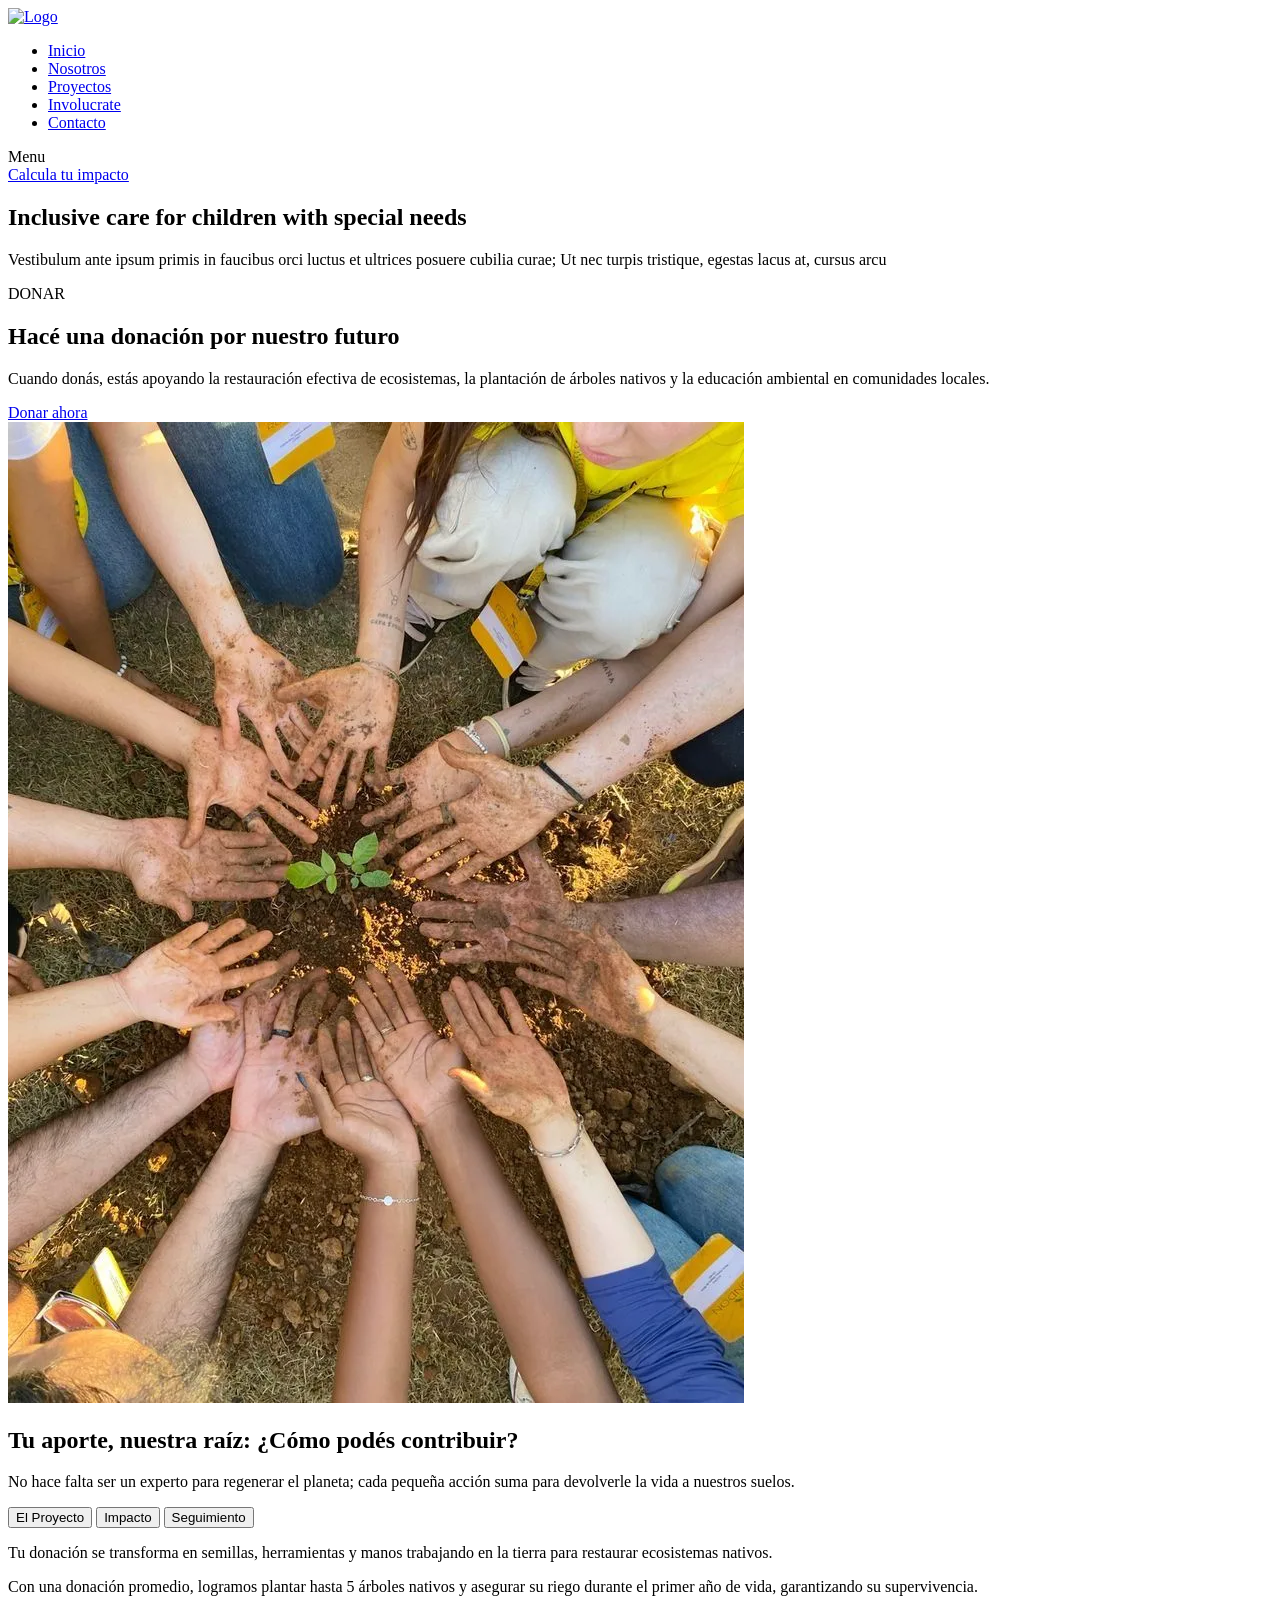
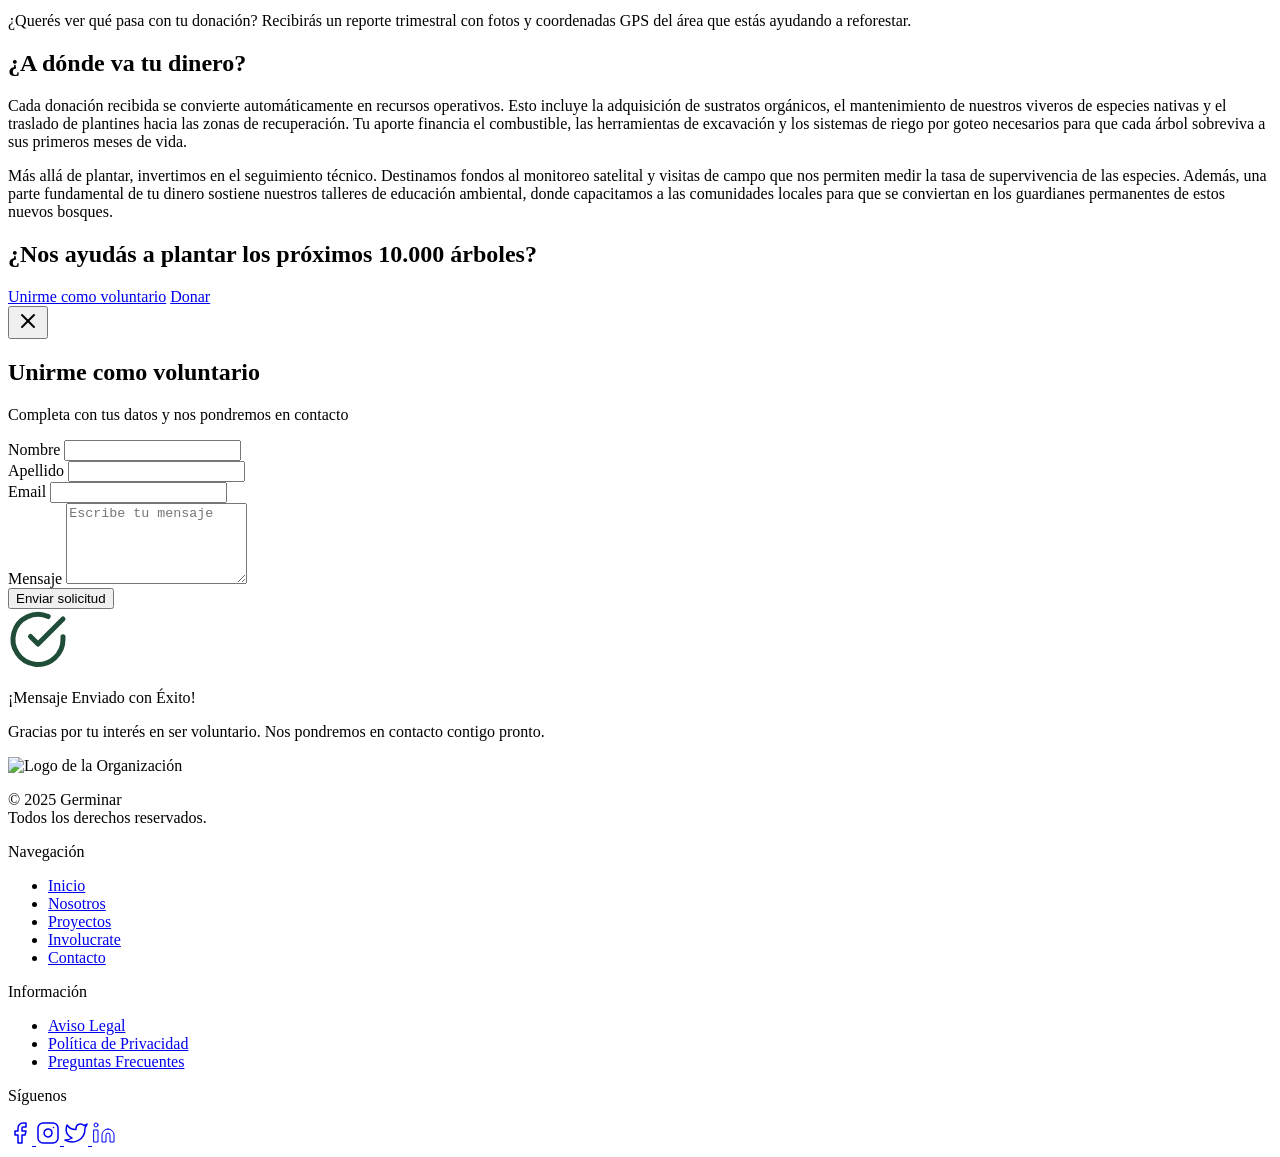
==== donar.html @ 6e24a2c3 "Add files via upload" ====
<!DOCTYPE html>
<html lang="en">
<head>
    <meta charset="UTF-8">
    <meta name="description" content="ONG sobre reforestación">
    <meta name="keywords" content="ong, reforestación, germinar">
    <meta name="author" content="Maitena Diaz">
    <meta name="viewport" content="width=device-width, initial-scale=1.0">
    <title>Donar</title>
    <link rel="icon" type="image/x-icon" href="logo (1).ico">
    <style>
        @import url('https://fonts.googleapis.com/css2?family=Epunda+Slab:ital,wght@0,300..900;1,300..900&family=Italiana&family=Lexend:wght@100..900&family=Montserrat:ital,wght@0,332;1,332&family=Noto+Serif+Display:ital,wght@0,100..900;1,100..900&display=swap');
        @import url('https://fonts.googleapis.com/css2?family=Epunda+Slab:ital,wght@0,300..900;1,300..900&family=Italiana&family=Lexend:wght@100..900&family=Montserrat:ital@0;1&family=Noto+Serif+Display:ital,wght@0,100..900;1,100..900&display=swap');
    </style>
    <link rel="stylesheet" href="styleindex copy.css">
</head>
<body>

    <header class="header">
        <div class="menu">
            <div class="logo">
                <a href="index.html"><img src="logobeige.png" alt="Logo"></a>
            </div>

            <ul class="opciones-menu">
                <li><a href="index.html">Inicio</a></li>
                <li><a href="nosotros.html">Nosotros</a></li>
                <li><a href="proyectos.html">Proyectos</a></li>
                <li><a href="donar.html"class="active">Involucrate</a></li>
                <li><a href="contacto.html">Contacto</a></li>
            </ul>
            
            <div class="menu-btn-compacto">Menu</div>
            
            <div class="boton-app">
                <a href="calculadora.html" class="btn">Calcula tu impacto</a>
            </div>
        </div>
    </header>
    <main>
            <section class="hero-inv">
                <div class="container-hero-inv">
                </div>

                <div class="titulo-fijo-inv"> 
                    <div class="titulo-inv">
                        <h1 class="titulobeige">Inclusive care for children with special needs</h1>
                        <p class="subtitulobeige">Vestibulum ante ipsum primis in faucibus orci luctus et ultrices posuere cubilia curae; Ut nec turpis tristique, egestas lacus at, cursus arcu</p>
                    </div>
                </div>
            </section>

            <section class="seccion-donacion-principal">
                <div class="donacion-container">
                    <div class="donacion-info">
                        <span class="etiqueta-verde">DONAR</span>
                        <h2 class="donacion-titulo">Hacé una donación por nuestro futuro</h2>
                        <p class="descripcion-verde">
                            Cuando donás, estás apoyando la restauración efectiva de ecosistemas, la plantación de árboles nativos y la educación ambiental en comunidades locales.
                        </p>
                        <a href="calculadora.html" class="btn-don">Donar ahora</a>
                    </div>

                    <div class="donacion-visual">
                        <div class="marco-imagen">
                            <picture>
                                <source srcset="dona-ft.webp" type="image/webp">
                                <img src="dona-ft.jpg" alt="Plantando árboles">
                            </picture>  
                        </div>
                    </div>
                </div>
            </section>
            <section class="seccion-detalles-donacion">
                <div class="contribucion-container">
                    <div class="contribucion-izq">
                        <h2 class="titulo-seccion">Tu aporte, nuestra raíz: ¿Cómo podés contribuir?</h2>
                        <p class="texto-principal">No hace falta ser un experto para regenerar el planeta; cada pequeña acción suma para devolverle la vida a nuestros suelos.</p>
                    </div>
                    
                    <div class="contribucion-der">
                        <div class="tabs-minimal">
                            <button class="tab-item active" onclick="mostrarTab(event, 'tab-overview')">El Proyecto</button>
                            <button class="tab-item" onclick="mostrarTab(event, 'tab-impact')">Impacto</button>
                            <button class="tab-item" onclick="mostrarTab(event, 'tab-get')">Seguimiento</button>
                        </div>

                        <div class="tab-content-wrapper">
                            <div id="tab-overview" class="tab-content-text active">
                                <p>Tu donación se transforma en semillas, herramientas y manos trabajando en la tierra para restaurar ecosistemas nativos.</p>
                            </div>

                            <div id="tab-impact" class="tab-content-text">
                                <p>Con una donación promedio, logramos plantar hasta 5 árboles nativos y asegurar su riego durante el primer año de vida, garantizando su supervivencia.</p>
                            </div>

                            <div id="tab-get" class="tab-content-text">
                                <p>¿Querés ver qué pasa con tu donación? Recibirás un reporte trimestral con fotos y coordenadas GPS del área que estás ayudando a reforestar.</p>
                            </div>
                        </div>
                    </div>
            </section>
            <section class="seccion-uso-donacion">
                <div class="uso-donacion-wrapper">
                    
                    <div class="uso-titulo-col">
                        <h2 class="titulo-uso">¿A dónde va tu dinero?</h2>
                    </div>

                    <div class="uso-texto-grid">
                        <div class="col-texto">
                            <p>Cada donación recibida se convierte automáticamente en recursos operativos. Esto incluye la adquisición de sustratos orgánicos, el mantenimiento de nuestros viveros de especies nativas y el traslado de plantines hacia las zonas de recuperación. Tu aporte financia el combustible, las herramientas de excavación y los sistemas de riego por goteo necesarios para que cada árbol sobreviva a sus primeros meses de vida.</p>
                        </div>
                        <div class="col-texto">
                            <p>Más allá de plantar, invertimos en el seguimiento técnico. Destinamos fondos al monitoreo satelital y visitas de campo que nos permiten medir la tasa de supervivencia de las especies. Además, una parte fundamental de tu dinero sostiene nuestros talleres de educación ambiental, donde capacitamos a las comunidades locales para que se conviertan en los guardianes permanentes de estos nuevos bosques.</p>
                        </div>
                    </div>
                </div>
            </section>
        <section class="cta-seccion">
            <div class="cta-banner">
                <div class="cta-content">
                    <h2 class="cta-titulo">¿Nos ayudás a plantar los próximos 10.000 árboles?</h2>
                    
                    <div class="cta-botones">
                        <a href="#" class="btn-cta primary">Unirme como voluntario</a>
                        <a href="donar.html" class="btn-cta secondary">Donar</a>
                    </div>
                </div>
            </div>
        </section>
        <div class="modal-overlay" id="volunteerModal">
    
            <div class="modal-content">
                <button class="modal-close-btn" id="closeModalBtn">
                    <svg xmlns="http://www.w3.org/2000/svg" width="24" height="24" viewBox="0 0 24 24" fill="none" stroke="currentColor" stroke-width="2" stroke-linecap="round" stroke-linejoin="round" class="feather feather-x"><line x1="18" y1="6" x2="6" y2="18"></line><line x1="6" y1="6" x2="18" y2="18"></line></svg>
                </button>

                <h2 class="modal-titulo">Unirme como voluntario</h2>
                <p class="modal-descripcion">Completa con tus datos y nos pondremos en contacto</p>

                <form class="volunteer-form">
                    <div class="form-row">
                        <div class="form-group">
                            <label for="firstName">Nombre</label>
                            <input type="text" id="firstName" name="firstName" required>
                        </div>
                        <div class="form-group">
                            <label for="lastName">Apellido</label>
                            <input type="text" id="lastName" name="lastName" required>
                        </div>
                    </div>
                    
                    <div class="form-group full-width">
                        <label for="emailId">Email</label>
                        <input type="email" id="emailId" name="emailId" required>
                    </div>

                    <div class="form-group full-width">
                        <label for="message">Mensaje</label>
                        <textarea id="message" name="message" placeholder="Escribe tu mensaje" rows="5"></textarea>
                    </div>

                    <button type="submit" class="btn-send-message">Enviar solicitud</button>
                </form>
                <div class="success-message" id="successMessage">
                <svg xmlns="http://www.w3.org/2000/svg" width="60" height="60" viewBox="0 0 24 24" fill="none" stroke="#1F4D37" stroke-width="2" stroke-linecap="round" stroke-linejoin="round" class="feather feather-check-circle"><path d="M22 11.08V12a10 10 0 1 1-5.93-8.98"></path><polyline points="22 4 12 14.01 9 11.01"></polyline></svg>
                <p class="success-title">¡Mensaje Enviado con Éxito!</p>
                <p class="success-text">Gracias por tu interés en ser voluntario. Nos pondremos en contacto contigo pronto.</p>
                </div>
            </div>
        </div>


        <footer>
            <div class="footer-contenido">
                
                <div class="footer-col footer-logo-col">
                    <img src="logobeige.png" alt="Logo de la Organización" class="footer-logo">
                    <p class="footer-copyright">
                        © 2025 Germinar<br>Todos los derechos reservados.
                    </p>
                </div>

                <div class="footer-col">
                    <p class="footer-titulo-lista">Navegación</p>
                    <ul class="footer-links">
                        <li><a href="index.html">Inicio</a></li>
                        <li><a href="nosotros.html">Nosotros</a></li>
                        <li><a href="proyectos.html">Proyectos</a></li>
                        <li><a href="donar.html">Involucrate</a></li>
                        <li><a href="contacto.html">Contacto</a></li>
                    </ul>
                </div>

                <div class="footer-col">
                    <p class="footer-titulo-lista">Información</p>
                    <ul class="footer-links">
                        <li><a href="#">Aviso Legal</a></li>
                        <li><a href="#">Política de Privacidad</a></li>
                        <li><a href="#">Preguntas Frecuentes</a></li>
                    </ul>
                </div>

                <div class="footer-col footer-social-col">
                    <p class="footer-titulo-lista">Síguenos</p>
                    <div class="social-icons">
                        <a href="#" aria-label="Facebook">
                            <svg xmlns="http://www.w3.org/2000/svg" width="24" height="24" viewBox="0 0 24 24" fill="none" stroke="currentColor" stroke-width="1.5" stroke-linecap="round" stroke-linejoin="round" class="feather feather-facebook"><path d="M18 2h-3a5 5 0 0 0-5 5v3H7v4h3v8h4v-8h3l1-4h-4V7a1 1 0 0 1 1-1h3z"></path></svg>
                        </a>
                        <a href="#" aria-label="Instagram">
                            <svg xmlns="http://www.w3.org/2000/svg" width="24" height="24" viewBox="0 0 24 24" fill="none" stroke="currentColor" stroke-width="1.5" stroke-linecap="round" stroke-linejoin="round" class="feather feather-instagram"><rect x="2" y="2" width="20" height="20" rx="5" ry="5"></rect><path d="M16 11.37A4 4 0 1 1 12.63 8 4 4 0 0 1 16 11.37z"></path><line x1="17.5" y1="6.5" x2="17.51" y2="6.5"></line></svg>
                        </a>
                        <a href="#" aria-label="Twitter">
                            <svg xmlns="http://www.w3.org/2000/svg" width="24" height="24" viewBox="0 0 24 24" fill="none" stroke="currentColor" stroke-width="1.5" stroke-linecap="round" stroke-linejoin="round" class="feather feather-twitter"><path d="M23 3a10.9 10.9 0 0 1-3.14 1.53 4.48 4.48 0 0 0-7.86 3v1A10.66 10.66 0 0 1 3 4s-4 9 5 13a11.64 11.64 0 0 1-7 2c9 5 20 0 20-11.5a4.5 4.5 0 0 0-.08-.83A7.72 7.72 0 0 0 23 3z"></path></svg>
                        </a>
                        <a href="#" aria-label="LinkedIn">
                            <svg xmlns="http://www.w3.org/2000/svg" width="24" height="24" viewBox="0 0 24 24" fill="none" stroke="currentColor" stroke-width="1" stroke-linecap="round" stroke-linejoin="round" class="feather feather-linkedin"><path d="M16 8a6 6 0 0 1 6 6v7h-4v-7a2 2 0 0 0-2-2 2 2 0 0 0-2 2v7h-4v-7a6 6 0 0 1 6-6z"></path><rect x="2" y="9" width="4" height="12"></rect><circle cx="4" cy="4" r="2"></circle></svg>
                        </a>
                    </div>
                </div>
            </div>
        </footer>
    </main>

    <Script src="script.js"></Script>
</body>
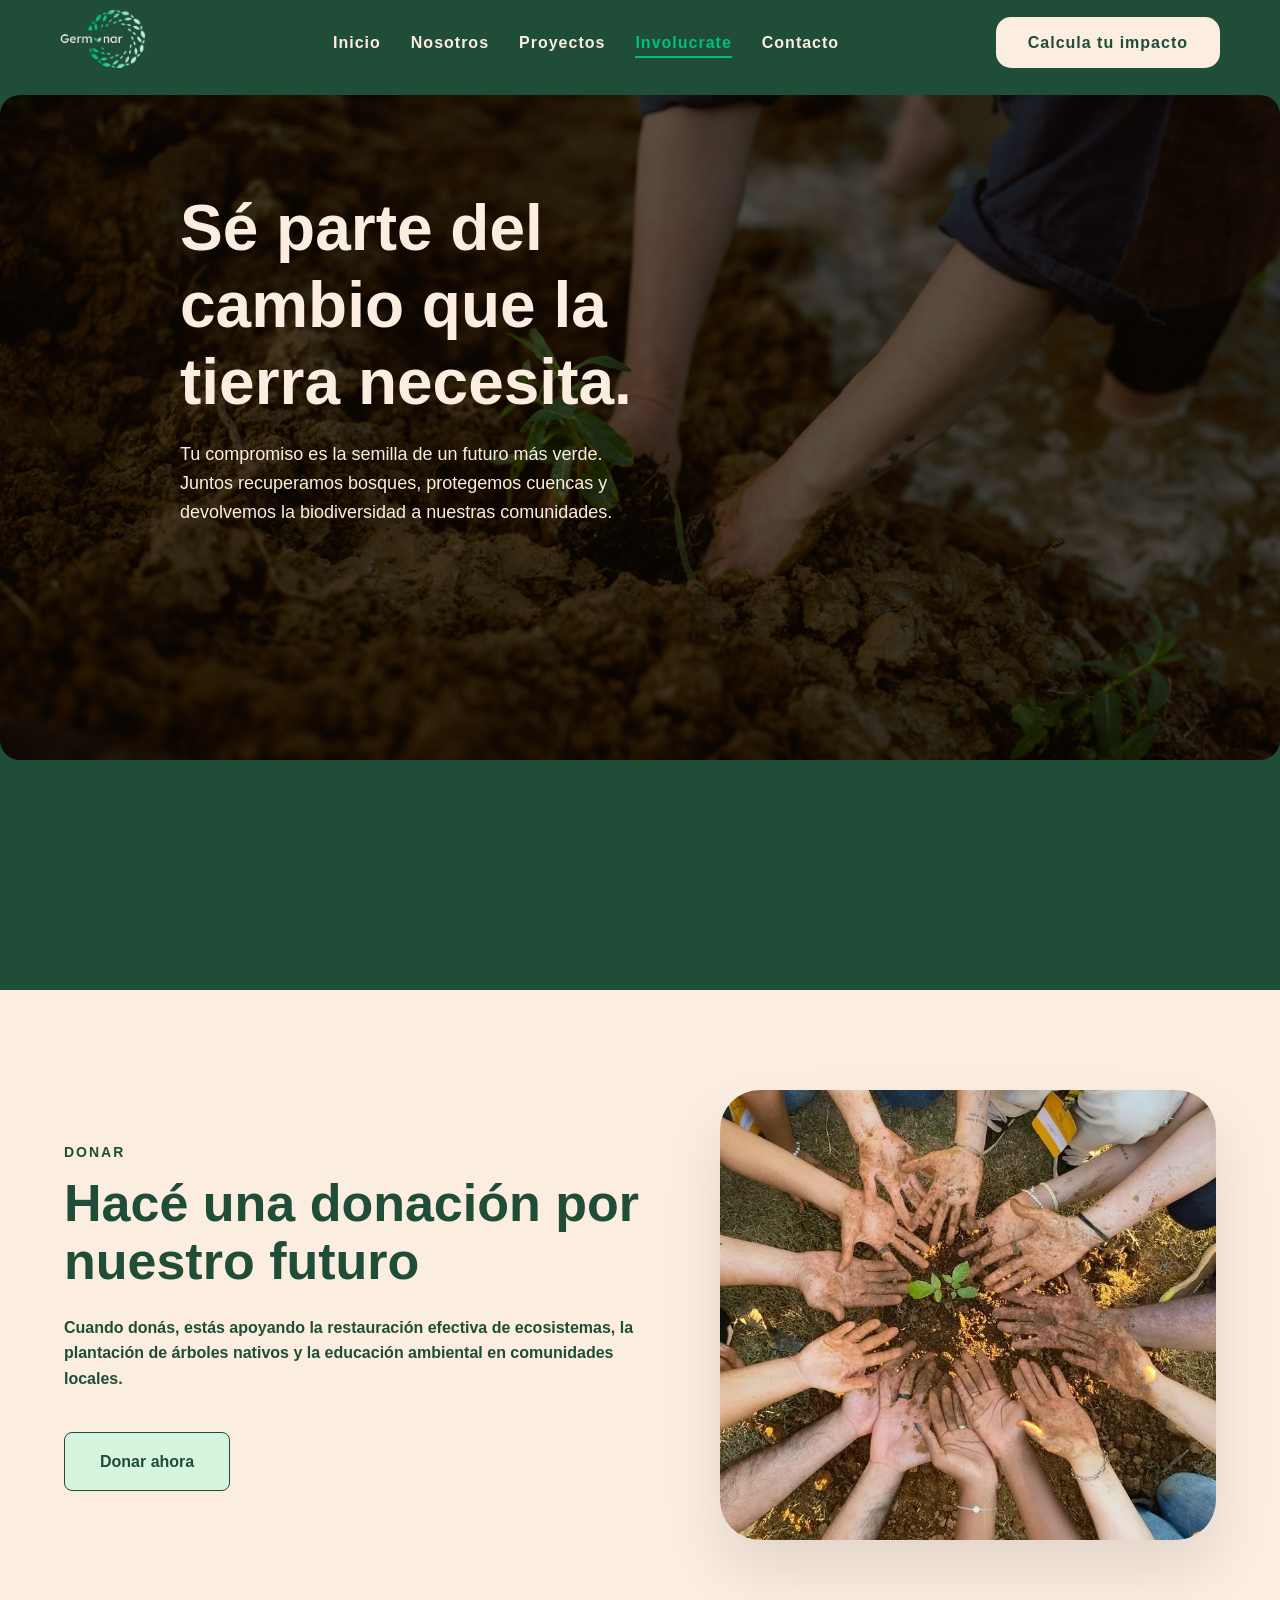
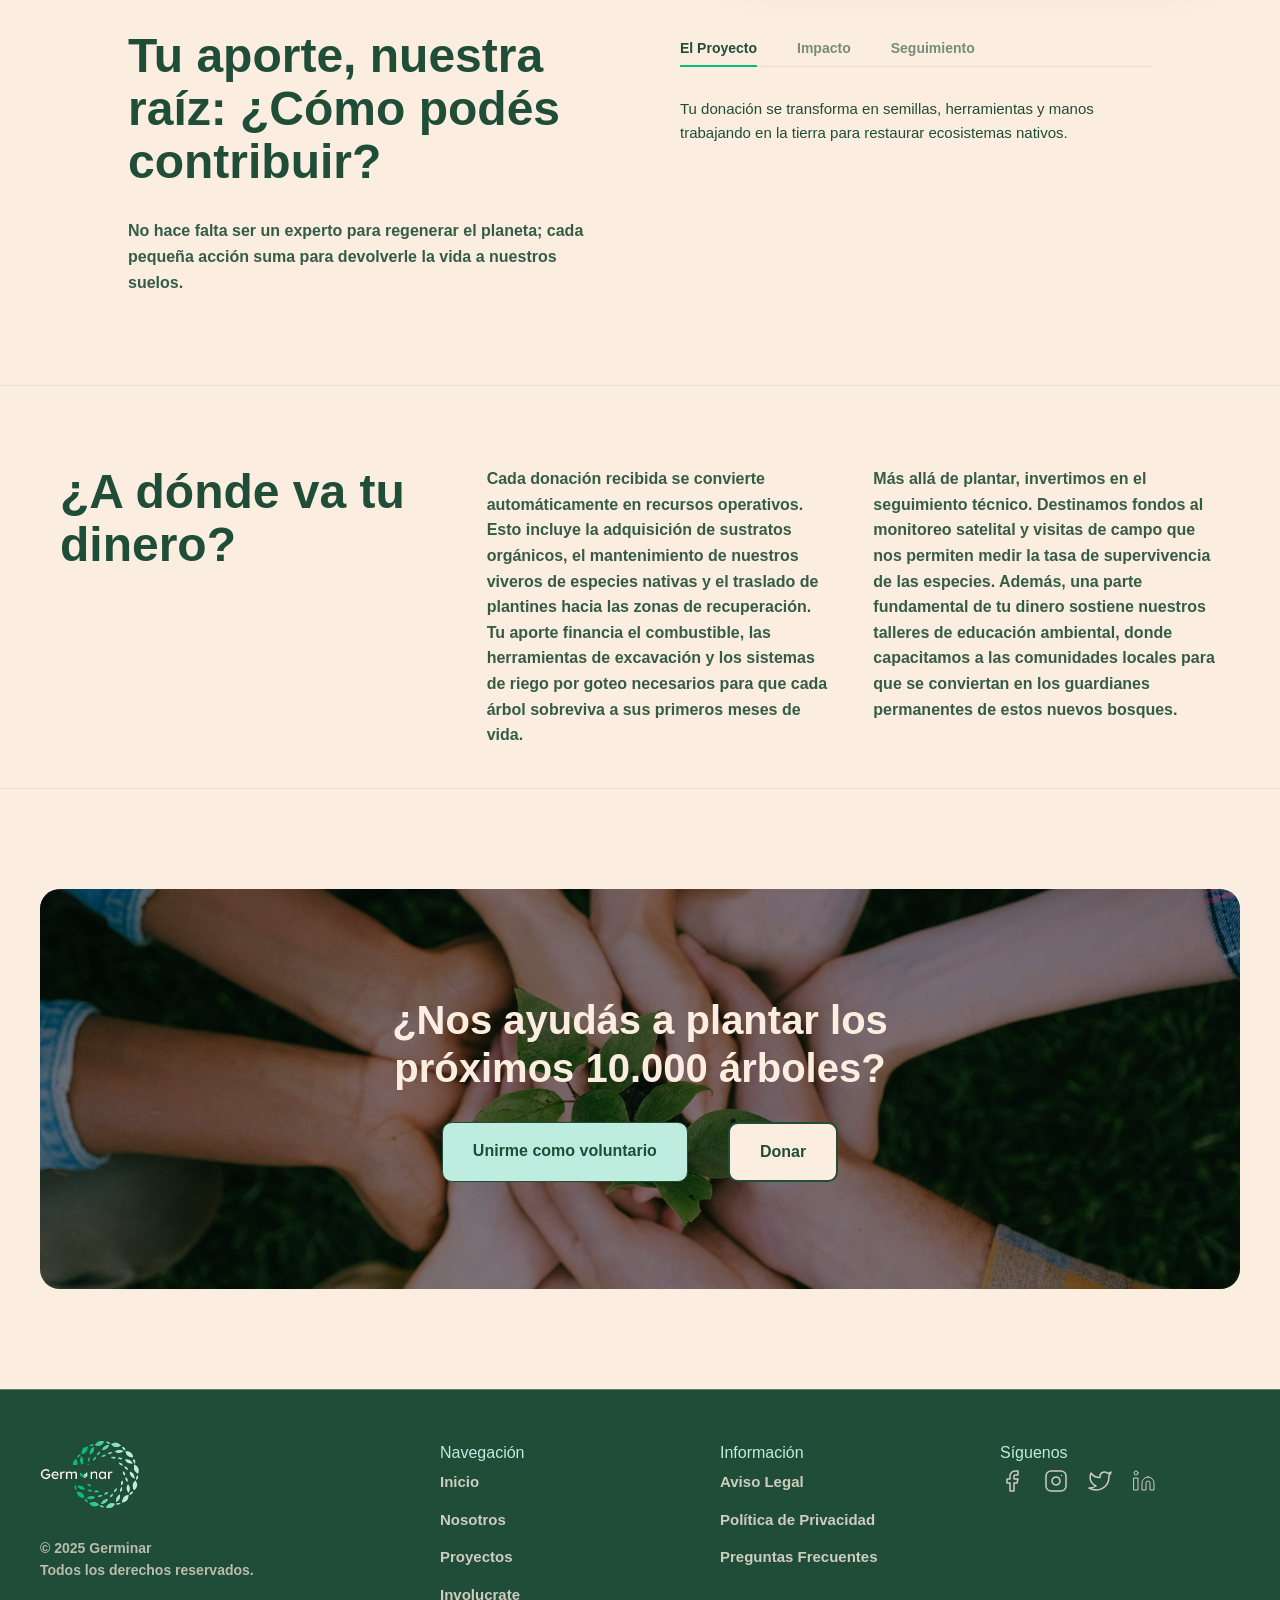
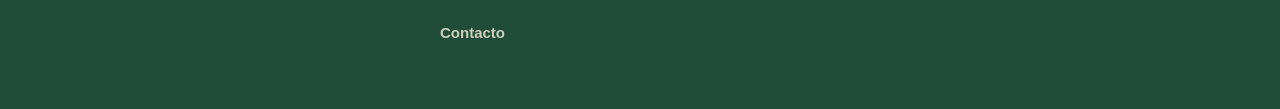
==== commit c1fb44ef: "Revise content and layout of donar.html Updated content and structure of the donation page to enhanc" ====
--- a/donar.html
+++ b/donar.html
@@ -44,8 +44,8 @@
 
                 <div class="titulo-fijo-inv"> 
                     <div class="titulo-inv">
-                        <h1 class="titulobeige">Inclusive care for children with special needs</h1>
-                        <p class="subtitulobeige">Vestibulum ante ipsum primis in faucibus orci luctus et ultrices posuere cubilia curae; Ut nec turpis tristique, egestas lacus at, cursus arcu</p>
+                        <h1 class="titulobeige">Sé parte del cambio que la tierra necesita.</h1>
+                        <p class="subtitulobeige">Tu compromiso es la semilla de un futuro más verde. Juntos recuperamos bosques, protegemos cuencas y devolvemos la biodiversidad a nuestras comunidades.</p>
                     </div>
                 </div>
             </section>
@@ -225,3 +225,4 @@
 
     <Script src="script.js"></Script>
 </body>
+
--- a/styleindex copy.css
+++ b/styleindex copy.css
@@ -0,0 +1,2825 @@
+:root {
+    --verdeoscuro: #1F4D37; 
+    --beige: #FCEDE1; 
+    --verdeclaro: #04BF7B; 
+    --celeste: #BEEDE0;
+    --titulo: "Lexend", sans-serif; 
+    --subtitulo: "Montserrat", sans-serif;
+}
+html {
+    scroll-behavior: smooth
+}
+
+* {
+    margin: 0;
+    padding: 0;
+    box-sizing: border-box;
+}
+
+body {
+    font-family: "Lexend", sans-serif;
+    background-color: var(--verdeoscuro); 
+    color: #333;
+    font-size: 16px;
+    line-height: 160%;
+    margin-bottom: 20px;
+    font-weight: 550;
+    margin: 0;
+    overflow-x: hidden;
+}
+/*scroll */
+::-webkit-scrollbar {
+    width: 10px; 
+    height: 10px; 
+    position: absolute;
+    z-index: 9;
+}
+
+
+::-webkit-scrollbar-track {
+    background: var(--beige);
+}
+
+
+::-webkit-scrollbar-thumb {
+    background-color: var(--verdeoscuro); 
+    border-radius: 10px; 
+    border: 3px solid var(--beige); 
+}
+
+/* Header */
+.menu {
+    max-width: 1200px;
+    height: 55px;
+    margin: 0 auto;
+    padding: 0 20px;
+    display: flex; 
+    align-items: center; 
+    justify-content: space-between; 
+}
+
+.header {
+    font-family: "Montserrat", sans-serif;
+    background-color: #1F4D37;
+    padding: 15px 0;
+    position: fixed;
+    width: 100%;
+    z-index: 1000;
+    transition: transform 1.5s linear; 
+    letter-spacing: 1px;
+}
+
+.header .logo img {
+    height: 60px; 
+}
+
+.header .logo,
+.header .opciones-menu,
+.header .boton-app {
+    transition:transform 0.5s linear pacity 1s ease-out;
+}
+
+.header .opciones-menu {
+    list-style: none;
+    display: flex;
+    align-items: center;
+}
+
+.header .opciones-menu li {
+    margin-left: 30px;
+}
+
+.header .opciones-menu li a {
+    text-decoration: none;
+    color: #FCEDE1;
+    font-weight: bold;
+    padding-bottom: 5px;
+    transition: color 0.3s ease;
+}
+
+.header .opciones-menu li a:hover,
+.header .opciones-menu li a.active {
+    color: #04BF7B; 
+    border-bottom: 2px solid #04BF7B;
+}
+
+.boton-app .btn {
+    display: inline-block;
+    background-color: var(--beige);
+    color: var(--verdeoscuro);
+    padding: 0.8rem 2rem;
+    border-radius: 15px;
+    text-decoration: none;
+    font-weight: bold;
+    transition: background-color 0.5s ease-in, transform 0.3s ease, box-shadow 0.3s ease;
+}
+        
+.btn:hover {
+    background-color: var(--celeste);
+    transition: background-color 1s ease-in
+}
+
+.container-hero {
+    width: 100%;
+    max-width: 1370px; 
+    height: 665px;     
+    border-radius: 20px;
+    background: linear-gradient(rgba(0, 0, 0, 0.6), rgba(0, 0, 0, 0.6)), url('inicioheader.jpg');
+    background-size: cover;    
+    background-position: center center;
+    background-repeat: no-repeat;
+    display: block;/*flex*/
+    flex-direction: column;
+    justify-content: center; 
+    /*padding: 10px 10px; */ 
+    top: 85px;
+    
+    left: 50%;
+    transform: translateX(-50%);
+
+   /* transform: translateX(-50%);*/
+    overflow: hidden;
+    position: absolute;
+    margin: 0 auto;
+    z-index: 1; 
+}
+
+
+.titulo-fijo {
+    width: 100%;
+    max-width: 100%; 
+    position: sticky;/*fixed;*/
+    top: 100px;
+    z-index: 2; 
+    text-align: left;
+    pointer-events: none;
+    margin-bottom: 20vh;
+    margin: 0px 20px 180px 90px; 
+}
+.parallax-content {
+    margin-right: 100px;
+    max-width: 640px; 
+    padding: 90px;
+    transform: none;
+}
+
+.titulobeige {
+    font-weight: 650;
+    color: var(--beige);
+    font-family: var(--titulo);
+    font-size: 64px; 
+    margin-bottom: 20px;
+    line-height: 120%;
+}
+
+.subtitulobeige {
+    color: var(--beige);
+    font-family: var(--subtitulo);
+    font-size: 18px;
+    line-height: 160%;
+    font-weight: 500;
+}
+.container-hero, .titulo {
+transition: all 0.5s linear; 
+}
+.menu-btn-compacto {
+    display: none; 
+    font-weight: bold;
+    cursor: pointer;
+    background: var(--verdeoscuro);
+    color: var(--beige);
+    border: 0.1px solid var(--verdeclaro);
+    padding: 0.8rem 2rem;
+    border-radius: 10px;
+    text-decoration: none;
+    transform: translate(0, -50%); 
+    pointer-events: none;
+    transition: opacity 0.5s ease-in-out
+}
+.menu-btn-compacto:hover {
+    transition: 0.4s ease;
+    background: var(--beige);
+    color: var(--verdeoscuro);
+    border: 0.1px solid var(--verdeoscuro);
+}
+.info-card {
+    position: relative;
+    margin: 0 250px 0px auto; 
+    width: 364px;
+    height: 326px;
+    background-color: var(--beige);
+    padding: 40px;
+    border-radius: 20px;
+    z-index: 10;
+}
+.info-card h3{
+    padding-bottom: 10px;
+}
+.btn-card {
+    display: inline-block;
+    margin-top: 20px;
+    padding: 10px 25px;
+    background-color: #1F4D37;
+    color: var(--beige);
+    text-decoration: none;
+    border-radius: 5px;
+    border:0.2px solid #04BF7B;
+}
+.btn-card:hover{
+    transition: 0.4s ease;
+    background-color: var(--beige);
+    color: #1F4D37;
+    border-color: #1F4D37;
+    box-shadow: 0 5px 10px rgba(0, 0, 0, 0.2);
+}
+body.scroll-activo .info-card {
+    pointer-events: all;
+}
+body.scroll-activo .opciones-menu {
+    transform: translateY(-100%);
+    opacity: 0;
+    pointer-events: none;
+}
+body.scroll-activo .boton-app .btn{
+    transform: translateY(-100%);
+    opacity: 0;
+}
+
+body.scroll-activo .logo{
+    transform: translateY(-100%);
+    opacity: 0;
+}
+body.scroll-activo .menu-btn-compacto {
+    display: block; 
+    opacity: 1;
+    pointer-events: all;
+    z-index: 1001;
+    position: absolute;
+    right: 70px;
+    top: 50%;
+    transform: translate(0, -50%); 
+}
+body.scroll-activo .header {
+    background-color: transparent; 
+}
+
+body.scroll-activo .hero{
+    height: 1900px;
+}
+body.scroll-activo .container-hero {
+    width: 100vw; 
+    max-width: 100%;
+    height: 180vh;
+}
+body.scroll-activo .info-card {
+    opacity: 1;
+    pointer-events: all;
+}
+
+.scroll-wrapper {
+    width: 100%;
+    display: block;
+    justify-content: center; 
+    background-color: var(--verdeoscuro); 
+    padding: 10px 0 0 0px; 
+    /*overflow: hidden;*/
+    top: 0;
+    height: 170vh;
+    position: relative;
+    z-index: 1;
+}
+.cards-scroll-area {
+    position: absolute; 
+    top: 100vh; 
+    width: 100%;
+    z-index: 10; 
+}
+/* MENÚ COMPACTO */
+
+body.menu-abierto .header {
+    max-width: 1200px;
+    height: 55px;
+    margin: 0 auto;
+    padding: 0 20px;
+    display: flex; 
+    align-items: center; 
+    justify-content: space-between; 
+    background-color: var(--verdeoscuro);
+    background-color: #1F4D37;
+    padding: 15px 0;
+    position: fixed;
+    width: 100%;
+    z-index: 1000;
+
+}
+body.menu-abierto
+body.menu-abierto .menu-btn-compacto {
+    opacity: 0;
+    pointer-events: none;
+}
+
+body.menu-abierto .opciones-menu .boton-app{
+    transform: translateY(0); 
+    opacity: 1;
+    pointer-events: all;
+    position: fixed;
+    align-items: flex-start;
+    position: absolute;
+}
+
+body.menu-abierto .opciones-menu li {
+    margin: 20px 0; 
+}
+
+body.menu-abierto .opciones-menu li a {
+    font-size: 24px; 
+}
+
+body.menu-abierto .logo {
+    transform: translateY(0); 
+    opacity: 1;
+    position: fixed; 
+    top: 15px;
+    left: 20px;
+    z-index: 1002;
+}
+
+body.scroll-activo.menu-force-show .opciones-menu {
+    transform: translateY(0) !important; 
+    opacity: 1 !important;
+    pointer-events: all !important;
+}
+body.scroll-activo.menu-force-show .boton-app .btn,
+body.scroll-activo.menu-force-show .logo {
+    transform: translateY(0) !important;
+    opacity: 1 !important;
+    pointer-events: all !important;
+}
+
+body.scroll-activo.menu-force-show .menu-btn-compacto {
+    opacity: 0 !important;
+    pointer-events: none !important;
+}
+body.scroll-activo.menu-force-show .header {
+    background-color: var(--verdeoscuro) !important; 
+    border-bottom-left-radius: 10px;
+    border-bottom-right-radius: 10px;
+    height: auto; 
+}
+
+/****************QUE HACEMOS**************************************************/
+.info-seccion {
+    background-color: var(--beige); 
+    padding: 100px 0;
+    position: relative; 
+    z-index: 5;
+    border-radius: 20px;
+}
+
+.conten-info {
+    max-width: 1200px; 
+    margin: 0 auto;
+    padding: 0 10px;
+    display: flex; 
+    align-items: center; 
+    gap: 200px; 
+}
+.text-column {
+    flex: 1; 
+    max-width: 700px; 
+}
+.tag {
+    font-family: var(--subtitulo); 
+    color: var(--verdeoscuro);
+    font-size: 14px;
+    letter-spacing: 2px;
+    margin-bottom: 5px;
+    position: relative;
+    padding-left: 40px; 
+}
+
+.tag::before {
+    content: '';
+    position: absolute;
+    top: 50%;
+    left: 0; 
+    width: 30px;
+    height: 1px;
+    background-color: var(--verdeoscuro);
+    transform: translateY(-50%);
+}
+
+.text-column h2 {
+    font-family: var(--titulo);
+    font-weight: 650;
+    font-size: 48px;
+    color: var(--verdeoscuro);
+    line-height: 120%;
+    margin-bottom: 30px;
+}
+
+
+.btnverde {
+    display: inline-block;
+    background-color: var(--verdeoscuro);
+    color: var(--beige);
+    padding: 1rem 2.5rem;
+    border-radius: 5px;
+    text-decoration: none;
+    margin-top: 20px;
+    transition: background-color 0.3s ease;
+}
+
+.btnverde:hover {
+    background-color: #153826; /
+}
+
+
+/* 2. Columna de Imagen */
+.imagen-quehacemos {
+    flex: 0 0 450px; 
+    position: relative;
+}
+
+.imagen-quehacemos img {
+    display: block;
+    width: 420px;
+    height: 580px;
+    border-radius: 15px;
+    box-shadow: 0 10px 30px rgba(0, 0, 0, 0.05);
+}
+
+/****************************************ESTADÍSTISCAS***********************************************/
+.estadisticas-seccion {
+    position: relative;
+    background-image: url('estadisticas.jpg'); 
+    background-size: cover;
+    background-position: center;
+    background-attachment: fixed;
+    padding: 10px 0;
+    min-height: 800px;
+    display: flex;
+    align-items: center;
+    justify-content: center;
+    margin-top: -20px; 
+    margin-bottom: -20px;
+    z-index: 4;
+}
+
+.estadisticas-seccion .overlay {
+    position: absolute;
+    top: 0;
+    left: 0;
+    width: 100%;
+    height: 100%;
+    background-color: rgba(0, 0, 0, 0.5); 
+    z-index: 1;
+}
+
+.contenido-stats {
+    position: relative;
+    z-index: 2; 
+    width: 100%;
+    max-width: 1200px;
+    padding: 0 20px;
+}
+
+.tag-stats {
+    font-family: var(--subtitulo);
+    color: #fff; 
+    font-size: 14px;
+    letter-spacing: 2px;
+    margin-bottom: 40px;
+    position: relative;
+    padding-left: 40px;
+    text-transform: uppercase;
+    font-weight: 600;
+}
+
+.tag-stats::before {
+    content: '';
+    position: absolute;
+    top: 50%;
+    left: 0;
+    width: 30px;
+    height: 2px;
+    background-color: #fff;
+    transform: translateY(-50%);
+}
+.grid-tarjetas {
+    display: flex;
+    flex-wrap: wrap;
+    gap: 30px;
+    justify-content: center;
+}
+.stat-card {
+    background-color: var(--beige); 
+    border-radius: 20px;
+    padding: 40px 20px;
+    width: 250px; 
+    text-align: center;
+    box-shadow: 0 10px 30px rgba(0,0,0,0.2);
+    transition: transform 0.3s ease;
+}
+
+.stat-card:hover {
+    transform: translateY(-10px); 
+}
+
+/* Números grandes */
+.numero-container {
+    font-family: var(--titulo);
+    font-size: 64px;
+    font-weight: 700;
+    color: var(--verdeoscuro);
+    line-height: 1;
+    margin-bottom: 15px;
+    display: flex;
+    justify-content: center;
+    align-items: baseline;
+}
+
+.stat-texto {
+    font-family: var(--subtitulo);
+    color: #153826;
+    font-size: 14px;
+    font-weight: 700;
+    letter-spacing: 1px;
+    text-transform: uppercase;
+}
+
+@media (max-width: 768px) {
+    .header {
+        position: relative; 
+        padding: 10px 0;
+    }
+    .menu {
+        flex-direction: column;
+        height: auto;
+        gap: 15px;
+    }
+    .header .opciones-menu {
+        display: flex;
+        flex-wrap: wrap;
+        justify-content: center;
+        padding: 0;
+    }
+    .header .opciones-menu li {
+        margin: 5px 10px;
+    }
+
+    .header .logo img {
+        height: 50px;
+    }
+
+    .boton-app {
+        display: none; 
+    }
+    .scroll-wrapper {
+        height: auto !important; 
+        padding-top: 20px;
+        display: flex;
+        flex-direction: column;
+    }
+
+    .container-hero {
+        position: relative !important;
+        top: 0 !important;
+        left: 0 !important;
+        transform: none !important;
+        width: 100% !important;
+        height: 350px !important;
+        border-radius: 0;
+    }
+
+    .titulo-fijo {
+        position: relative !important;
+        top: 0 !important;
+        margin: 30px 20px !important;
+        text-align: center !important;
+        pointer-events: all;
+    }
+
+    .parallax-content {
+        padding: 0;
+        margin: 0;
+        max-width: 100%;
+    }
+
+    .titulobeige {
+        font-size: 32px;
+    }
+    .cards-scroll-area {
+        position: relative;
+        top: 0;
+        width: 100%;
+    }
+
+    .info-card {
+        margin: 20px auto !important;
+        width: 90% !important;
+        height: auto !important;
+        padding: 25px;
+    }
+    .grid-proyectos {
+        grid-template-columns: 1fr !important; 
+        gap: 20px;
+        padding: 20px;
+    }
+
+    .proyecto-card {
+        width: 100%;
+    }
+    .grid-testimonios {
+        display: flex;
+        flex-direction: column; 
+        gap: 20px;
+        padding: 0 20px;
+    }
+    .testimonio-card {
+        width: 100% !important;
+        text-align: left !important; 
+    }
+    .grid-tarjetas {
+        grid-template-columns: 1fr; 
+    }
+    .conten-info {
+        flex-direction: column; 
+        gap: 50px;
+        text-align: center;
+    }
+
+    .text-column h2 {
+        font-size: 32px;
+    }
+
+    .tag::before {
+        display: none; 
+    }
+
+    .tag {
+        padding-left: 0;
+    }
+
+    .imagen-quehacemos {
+        flex: none;
+        width: 100%;
+    }
+
+    .imagen-quehacemos img {
+        width: 100%;
+        height: auto;
+    }
+    .grid-tarjetas {
+        display: grid;
+        grid-template-columns: 1fr 1fr;
+        gap: 15px;
+    }
+
+    .stat-card {
+        width: 100%;
+        padding: 20px 10px;
+    }
+
+    .numero-container {
+        font-size: 40px;
+    }
+    .grid-proyectos {
+        grid-template-columns: 1fr;
+    }
+    .footer-contenido {
+        flex-direction: column;
+        text-align: center;
+        gap: 40px;
+    }
+}
+
+
+
+/***********************************************************PROYECTOS SECCION************************************************************/
+.proyectos-seccion {
+    background-color: var(--beige); 
+    padding: 100px 0 150px 0; 
+    position: relative;
+    border-radius: 20px;
+    z-index: 6; 
+}
+
+.contenido-proyectos {
+    width: 100%;
+    max-width: 1200px; 
+    margin: 0 auto;
+    padding: 0 20px;
+}
+.header-proyectos {
+    display: flex;
+    justify-content: space-between; 
+    align-items: flex-end; 
+    margin-bottom: 50px;
+}
+.textos-proyectos {
+    max-width: 600px;
+}
+
+.tag-proyectos {
+    font-family: var(--subtitulo);
+    color: var(--verdeoscuro);
+    font-size: 14px;
+    letter-spacing: 2px;
+    margin-bottom: 10px;
+    position: relative;
+    padding-left: 40px;
+    text-transform: uppercase;
+    font-weight: 600;
+}
+
+.tag-proyectos::before {
+    content: '';
+    position: absolute;
+    top: 50%;
+    left: 0;
+    width: 30px;
+    height: 1px;
+    background-color: var(--verdeoscuro);
+    transform: translateY(-50%);
+}
+
+.textos-proyectos h2 {
+    font-family: var(--titulo);
+    font-weight: 650;
+    font-size: 48px;
+    color: var(--verdeoscuro);
+    line-height: 120%;
+}
+.btn-proyectos {
+    display: inline-block;
+    padding: 10px 20px;
+    border: 1px solid var(--verdeoscuro);
+    background-color: transparent;
+    color: var(--verdeoscuro);
+    text-decoration: none;
+    border-radius: 8px;
+    font-family: var(--subtitulo);
+    font-weight: 600;
+    transition: background-color 0.3s, color 0.3s;
+}
+
+.btn-proyectos:hover {
+    background-color: var(--verdeoscuro);
+    color: var(--beige);
+}
+
+.grid-proyectos {
+    display: grid;
+    grid-template-columns: repeat(3, 1fr);
+    gap: 60px;
+}
+
+.proyecto-card {
+    position: relative;
+    height: 400px; 
+    overflow: hidden;
+    border-radius: 20px;
+}
+
+.fondo-proyecto {
+    width: 100%;
+    height: 100%;
+    object-fit: cover;
+    display: block;
+    transition: transform 0.5s ease-in-out;
+}
+
+.info-proyecto {
+    position: absolute;
+    top: 0;
+    left: 0;
+    width: 100%;
+    height: 100%;
+    padding: 40px;
+    color: var(--beige); 
+    background: rgba(0, 0, 0, 0.5);
+    display: flex;
+    flex-direction: column;
+    justify-content: flex-end; 
+}
+
+/* Titulo y Subtitulo del proyecto */
+.info-proyecto h3 {
+    font-family: var(--titulo);
+    font-size: 24px;
+    font-weight: 600;
+    margin-bottom: 10px;
+    line-height: 120%;
+    padding-bottom: 20px;
+}
+
+.info-proyecto p {
+    font-family: var(--subtitulo);
+    font-size: 14px;
+    line-height: 140%;
+    margin-bottom: 80px;
+}
+
+.btn-proyecto-card {
+    display: inline-block;
+    padding: 10px 20px;
+    border: 1px solid var(--beige);
+    background-color: transparent;
+    color: var(--beige);
+    text-decoration: none;
+    border-radius: 8px;
+    font-family: var(--subtitulo);
+    font-weight: 600;
+    width: fit-content;
+    margin-bottom: 30px;
+    transition: background-color 0.3s, color 0.3s;
+}
+
+.btn-proyecto-card:hover {
+    background-color: var(--beige);
+    color: var(--verdeoscuro);
+}
+.proyecto-card:hover .fondo-proyecto {
+    transform: scale(1.05); /
+}
+
+/******************************************************************TESTIMONIOS********************************************************************************/
+.testimonios-seccion {
+    position: relative;
+    height: 2121px;
+    margin-top: -20px;
+    padding: 170px 0; 
+    background-color: var(--beige); 
+    overflow: hidden; 
+    z-index: 1; 
+}
+
+.background-testimonios {
+    position: absolute;
+    top: 0;
+    left: 0;
+    width: 100%;
+    height: 100%;
+    background: linear-gradient(rgba(0, 0, 0, 0.6), rgba(0, 0, 0, 0.6)), url('testims.jpg');
+    background-size: cover;
+    background-position: center top; 
+}
+
+.contenido-testimonios {
+    position: relative;
+    z-index: 2; 
+    width: 100%;
+    max-width: 1200px;
+    margin: 0 auto;
+    padding: 0 20px;
+}
+
+.header-testimonios {
+    margin-left: 15%;
+    text-align: center;
+    color: var(--beige);
+    margin-bottom: 100px;
+}
+
+.titulo-testimonios {
+    max-width: 750px;
+    font-family: var(--titulo);
+    font-weight: 650;
+    font-size: 52px;
+    line-height: 120%;
+    margin-bottom: 20px;
+}
+
+.subtitulo-testimonios {
+    max-width: 750px;
+    font-family: var(--subtitulo);
+    font-size: 18px;
+    opacity: 0.9;
+}
+
+
+.grid-testimonios {
+    display: grid;
+    grid-template-columns: 1fr 1fr;
+    gap: 40px;
+    align-items: flex-start; 
+}
+
+.testimonio-card {
+    position: relative;
+    padding: 30px;
+    border-radius: 15px;
+    box-shadow: 0 10px 30px rgba(0,0,0,0.15);
+    transition: transform 0.3s ease; 
+    max-width: 450px; 
+}
+
+.grid-testimonios > div:nth-child(odd) {
+    justify-self: start; 
+    margin-right: 0;
+    margin-left: 0;
+}
+
+.grid-testimonios > div:nth-child(even) {
+    justify-self: end; 
+    margin-left: 0;
+    margin-right: 0;
+}
+
+.verde-claro {
+    background-color: var(--celeste);
+    color: var(--verdeoscuro);
+    max-width: 450px;
+}
+
+.verde-oscuro {
+    background-color: var(--verdeoscuro); 
+    color: var(--beige);
+    max-width: 450px;
+}
+
+.texto-testimonio {
+    font-family: var(--subtitulo);
+    font-size: 15px;
+    line-height: 160%;
+    margin-bottom: 25px;
+    font-style: italic;
+}
+
+/* Autor y Avatar */
+.autor-testimonio {
+    display: flex;
+    align-items: center;
+    gap: 15px;
+}
+
+.avatar-testimonio {
+    width: 50px;
+    height: 50px;
+    border-radius: 50%;
+    object-fit: cover;
+    border: 1px solid currentColor; 
+}
+.nombre-autor {
+    font-family: var(--titulo);
+    font-weight: 700;
+    font-size: 16px;
+    margin-bottom: 0px;
+}
+
+.cargo-autor {
+    font-family: var(--subtitulo);
+    font-size: 12px;
+    opacity: 0.8;
+}
+
+.grid-testimonios > div:nth-child(2) {
+    margin-top: 370px; 
+}
+
+.grid-testimonios > div:nth-child(3) {
+    margin-top: 40px;
+}
+.grid-testimonios > div:nth-child(4) {
+    margin-top: 450px;
+}
+
+/***************************************************************************************CTA*******************************************************************/
+.cta-seccion {
+    background-color: var(--beige); 
+    padding: 100px 20px; 
+    display: flex;
+    justify-content: center;
+}
+
+.cta-banner {
+    position: relative;
+    background-image: url('cta.jpg'); 
+    background-size: cover;
+    background-position: center;
+    
+    width: 100%;
+    max-width: 1200px; 
+    height: 400px; 
+    border-radius: 20px; 
+    overflow: hidden; 
+    box-shadow: inset 0 0 0 2000px rgba(0, 0, 0, 0.5); 
+    display: flex;
+    align-items: center; 
+    justify-content: center; 
+    text-align: center;
+}
+
+.cta-content {
+    position: relative;
+    z-index: 10;
+    max-width: 700px;
+    padding: 0 40px;
+}
+
+.cta-titulo {
+    font-family: var(--titulo);
+    font-weight: 650;
+    font-size: 40px;
+    line-height: 120%;
+    color: var(--beige); 
+    margin-bottom: 30px;
+}
+.cta-botones {
+    display: flex;
+    gap: 20px;
+    justify-content: center;
+}
+.btn-cta {
+    display: inline-block;
+    padding: 15px 30px;
+    text-decoration: none;
+    border-radius: 10px;
+    font-family: var(--subtitulo);
+    font-weight: 600;
+    font-size: 16px;
+    transition: opacity 0.4s;
+}
+.btn-cta.primary {
+    background-color: var(--celeste); 
+    color: var(--verdeoscuro);
+    border: 1px solid var(--verdeoscuro);
+    margin-right: 20px;
+}
+
+.btn-cta.primary:hover {
+    background-color: var(--beige);
+    color: var(--verdeoscuro);
+    border-color: var(--verdeoscuro);
+}
+.btn-cta.secondary {
+    background-color: var(--beige);
+    color: var(--verdeoscuro);
+    border: 2px solid var(--verdeoscuro);
+}
+
+.btn-cta.secondary:hover {
+    background-color: var(--verdeoscuro);
+    color: var(--beige);
+    border-color: var(--beige);
+}
+.modal-overlay {
+    position: fixed;
+    top: 0;
+    left: 0;
+    width: 100%;
+    height: 100%;
+    background-color: rgba(0, 0, 0, 0.6); 
+    z-index: 9999; 
+    display: none; 
+    opacity: 0;
+    transition: opacity 0.3s ease-in-out;
+}
+
+.modal-overlay.active {
+    display: flex;
+    justify-content: center;
+    align-items: center;
+    opacity: 1;
+}
+.modal-content {
+    background-color: var(--beige);
+    padding: 40px;
+    width: 90%;
+    max-width: 550px;
+    border-radius: 20px;
+    position: relative;
+    box-shadow: 0 15px 40px rgba(0, 0, 0, 0.3);
+    transform: translateY(-50px);
+    transition: transform 0.3s ease-in-out;
+}
+
+
+.modal-overlay.active .modal-content {
+    transform: translateY(0);
+}
+.modal-close-btn {
+    position: absolute;
+    top: 25px;
+    right: 25px;
+    background-color: transparent;
+    border: none;
+    cursor: pointer;
+    padding: 5px;
+    color: var(--verdeoscuro);
+    border-radius: 50%;
+    transition: background-color 0.2s;
+}
+
+.modal-close-btn:hover {
+    background-color: rgba(0, 0, 0, 0.05);
+}
+.modal-titulo {
+    font-family: var(--titulo);
+    font-weight: 600;
+    font-size: 32px;
+    color: var(--verdeoscuro);
+    margin-bottom: 15px;
+}
+
+.modal-descripcion {
+    font-family: var(--subtitulo);
+    font-size: 14px;
+    color: #444;
+    margin-top: 20px;
+    margin-bottom: 30px;
+}
+
+/* Formulario */
+.volunteer-form {
+    display: flex;
+    flex-wrap: wrap;
+    gap: 20px;
+}
+
+.form-row {
+    display: flex;
+    gap: 20px;
+    width: 100%;
+}
+
+.form-group {
+    flex: 1; 
+    display: flex;
+    flex-direction: column;
+}
+
+.form-group.full-width {
+    flex: none;
+    width: 100%;
+}
+
+.form-group label {
+    font-family: var(--subtitulo);
+    font-weight: 600;
+    font-size: 14px;
+    color: var(--verdeoscuro);
+    margin-bottom: 5px;
+}
+
+.form-group input[type="text"],
+.form-group input[type="email"],
+.form-group textarea {
+    background: transparent;
+    border: none;
+    border-bottom: 1px solid #ccc; 
+    padding: 8px 0;
+    font-size: 16px;
+    color: var(--verdeoscuro);
+    transition: border-bottom-color 0.3s;
+}
+
+.form-group input:focus,
+.form-group textarea:focus {
+    outline: none;
+    border-bottom-color: var(--verdeoscuro);
+}
+
+/* Estilos de Textarea (Message) */
+.form-group textarea {
+    border: 1px solid #ccc;
+    border-radius: 10px;
+    padding: 15px;
+    height: 150px;
+    resize: none; 
+}
+
+.form-group textarea::placeholder {
+    color: #aaa;
+}
+
+.btn-send-message {
+    background-color: var(--celeste); 
+    color: var(--verdeoscuro);
+    border: none;
+    padding: 12px 25px;
+    border-radius: 10px;
+    cursor: pointer;
+    font-family: var(--subtitulo);
+    font-weight: 600;
+    font-size: 16px;
+    margin-top: 10px;
+    transition: background-color 0.3s;
+    width: 100%;
+    max-width: 250px; 
+    align-self: flex-start; 
+}
+
+.btn-send-message:hover {
+    background-color: #9cd4c2;
+}
+
+.success-message {
+    display: none; 
+    text-align: center;
+    padding: 50px 20px;
+    border-radius: 10px;
+}
+
+.success-message.show {
+    display: block;
+}
+
+.success-message svg {
+    color: var(--verdeoscuro); 
+    margin-bottom: 20px;
+}
+
+.success-title {
+    font-family: var(--titulo);
+    font-weight: 700;
+    font-size: 24px;
+    color: var(--verdeoscuro);
+    margin-bottom: 10px;
+}
+
+.success-text {
+    font-family: var(--subtitulo);
+    font-size: 16px;
+    color: #444;
+}
+.volunteer-form.hide {
+    display: none;
+}
+
+/***********************************************************************FOOTER******************************************************************/
+
+footer {
+    background-color: var(--verdeoscuro); 
+    color: var(--beige); 
+    padding: 50px 10px;
+    height: 320px;
+    border-top: 1px solid rgba(252, 237, 225, 0.3);
+}
+
+.footer-contenido {
+    width: 100%;
+    max-width: 1200px; 
+    margin: 0 auto;
+    display: flex;
+    flex-wrap: wrap;
+    justify-content: space-between;
+    gap: 40px; 
+}
+
+.footer-col {
+    flex: 1; 
+    min-width: 150px;
+}
+
+.footer-logo-col {
+    flex: 1.5;
+    min-width: 250px;
+}
+
+.footer-logo {
+    max-width: 100px; 
+    height: auto;
+    margin-bottom: 20px;
+}
+
+.footer-copyright {
+    font-family: var(--subtitulo);
+    font-size: 14px;
+    line-height: 1.6;
+    opacity: 0.7;
+}
+
+/* Títulos de Lista */
+.footer-titulo-lista {
+    font-family: var(--titulo);
+    font-weight: 500;
+    font-size: 16px;
+    margin-bottom:4px;
+    color: var(--celeste); 
+}
+
+/* Listas de Enlaces */
+.footer-links {
+    list-style: none;
+    padding: 0;
+    margin: 0;
+}
+
+.footer-links li {
+    margin-bottom: 12px;
+}
+
+.footer-links a {
+    font-family: var(--subtitulo);
+    text-decoration: none;
+    color: var(--beige);
+    font-size: 15px;
+    opacity: 0.8;
+    transition: opacity 0.3s;
+}
+
+.footer-links a:hover {
+    opacity: 1;
+    color: var(--celeste);
+}
+
+/* Redes Sociales */
+.social-icons {
+    display: flex;
+    gap: 20px;
+}
+
+.social-icons a {
+    color: var(--beige);
+    opacity: 0.8;
+    transition: opacity 0.3s, transform 0.3s;
+}
+
+.social-icons a:hover {
+    opacity: 1;
+    color: var(--celeste);
+    transform: translateY(-3px);
+}
+
+
+/******************************************************************NOSOTROS PAG****************************************************************************************/
+
+.about-hero-section {
+    position: relative;
+    padding: 120px 0 100px 0; 
+    background-color: var(--verdeoscuro); 
+    height: 125vh;
+}
+
+.about-hero-background {
+    position: absolute;
+    top: 0;
+    left: 0;
+    width: 100%;
+    height: 100%;
+    z-index: 1;
+}
+
+.contenido-nosotros {
+    position: relative;
+    z-index: 2;
+    width: 100%;
+    margin: 0 auto;
+    padding: 0px 80px 0px 80px;
+    color: var(--beige);
+    text-align: center;
+}
+
+.tag-sobre-nosotros {
+    font-family: var(--subtitulo);
+    font-size: 14px;
+    letter-spacing: 2px;
+    color: var(--celeste); 
+}
+.titulo-nosotros {
+    font-family: var(--titulo);
+    font-weight: 650;
+    font-size: 58px;
+    line-height: 1;
+    max-width: 800px;
+    margin: 0 auto 20px auto;
+    color: var(--verdeclaro);
+}
+
+
+.parrafo-resumen.parrafo-centrado {
+    font-size: 20px;
+    font-weight: 600;
+    max-width: 700px;
+    margin: 0 auto 40px auto;
+    line-height: 1.5;
+    color: var(--celeste);
+}
+
+
+/* --- Imágenes Flotantes--- */
+.imagenes-flotantes-wrapper {
+    position: relative;
+    height: 450px; 
+    width: 100%;
+}
+
+.parrafo-largo-flotante {
+    position: absolute; 
+    line-height: 1.7;
+    opacity: 0.8;
+    color: var(--beige);
+
+    top: 100px;
+    left: 460px;
+    max-width: 450px;
+    text-align: center; 
+    z-index: 5; 
+}
+
+
+.imagen-wrapper {
+    position: absolute;
+    border-radius: 20px;
+    overflow: hidden;
+    box-shadow: 0 10px 30px rgba(0, 0, 0, 0.4);
+}
+
+.img-flotante {
+    width: 100%;
+    height: 100%;
+    object-fit: cover;
+    display: block;
+}
+
+.flotante-1 {
+    top: -70px; 
+    left: 0;
+    width: 243px;
+    height: 312px; 
+    z-index: 4;
+}
+
+.flotante-4 {
+    top: -70px; 
+    right: 0;
+    width: 250px;
+    height: 250px;
+    z-index: 5; 
+}
+
+.flotante-3 {
+    top: 130px;
+    right: 150px;
+    width: 240px;
+    height: 220px;
+    z-index: 6;
+}
+
+.flotante-2 {
+    top: 130px;
+    left: 150px;
+    width: 240px;
+    height: 220px;
+    z-index: 6;
+}
+
+.banner-inferior{
+    width: 95%; 
+    max-width: 1136px;
+    height: 303px;
+
+    margin: 0px auto 0 auto; 
+    position: relative; 
+    z-index: 6;
+    border-radius: 20px;
+    overflow: hidden;
+    box-shadow: 0 10px 30px rgba(0, 0, 0, 0.2);
+}
+.animate-in, .animate-in-delay-1, .animate-in-delay-2, .animate-in-delay-3, .animate-in-delay-4 {
+    opacity: 0;
+    transform: translateY(20px);
+    transition: opacity 0.8s ease-out, transform 0.8s ease-out;
+}
+
+.animated {
+    opacity: 1;
+    transform: translateY(0);
+}
+
+/* Delays para las imágenes */
+.animate-in-delay-1 { transition-delay: 0.2s; }
+.animate-in-delay-2 { transition-delay: 0.4s; }
+.animate-in-delay-3 { transition-delay: 0.6s; }
+.animate-in-delay-4 { transition-delay: 0.8s; }
+
+/**********************************************************MISVIS********************************************************/
+
+.seccion-tabs {
+    background-color: var(--beige);
+    padding: 200px 20px;
+    color: var(--verdeoscuro);
+}
+
+.contenedor {
+    max-width: 1200px;
+    margin: 0 auto;
+}
+
+.tabs-botones {
+    display: flex;
+    justify-content: flex-start; 
+    gap: 40px;
+    margin-bottom: 50px;
+    border-bottom: 1px solid var(--verdeoscuro);
+}
+
+.boton-tab {
+    background: none;
+    border: none;
+    color: var(--verdeoscuro);
+    padding: 15px 0;
+    font-family: var(--subtitulo);
+    font-size: 16px;
+    cursor: pointer;
+    opacity: 0.6;
+    position: relative;
+    transition: opacity 0.3s ease;
+    letter-spacing: 2px;
+}
+
+.boton-tab:hover {
+    opacity: 1;
+}
+
+.boton-tab.activo {
+    opacity: 1;
+    font-weight: 600;
+}
+
+.boton-tab.activo::after {
+    content: '';
+    position: absolute;
+    bottom: -1px;
+    left: 0;
+    width: 100%;
+    height: 3px;
+    background-color: var(--verdeoscuro); 
+}
+
+.contenido-tab {
+    display: none; 
+    flex-direction: row; 
+    align-items: flex-start;
+    justify-content: space-between;
+    animation: aparecer 0.5s ease;
+}
+
+.contenido-tab.activo {
+    display: flex;
+}
+
+@keyframes aparecer {
+    from { opacity: 0; transform: translateX(-10px); }
+    to { opacity: 1; transform: translateX(0); }
+}
+
+.columna-texto {
+    flex: 0 0 50%;
+    padding-top: 50px;
+    padding-left: 20px;
+    text-align: left;
+}
+
+.columna-foto {
+    flex: 0 0 36%;
+
+    display: flex;
+}
+
+.foto-redondeada {
+    width: 100%;
+    max-width: 400px;
+    height: 450px;
+    object-fit: cover;
+    border-radius: 20px;
+    box-shadow: 0 10px 30px rgba(0,0,0,0.3);
+}
+
+/* Tipografía dentro del contenido */
+.etiqueta {
+    color: var(--verdeclaro);
+    font-size: 14px;
+    letter-spacing: 2px;
+    margin-bottom: 10px;
+}
+
+.titulo-grande {
+    font-family: var(--titulo);
+    font-size: 48px;
+    margin-bottom: 25px;
+    line-height: 1.1;
+}
+
+.descripcion {
+    font-size: 18px;
+    line-height: 1.6;
+    opacity: 0.8;
+}
+
+
+.seccion-trayectoria {
+    background-color: var(--verdeoscuro);
+    padding: 100px 20px; 
+}
+
+.tarjeta-info {
+    background-color: var(--beige);
+    border-radius: 30px; 
+    padding: 60px; 
+    display: flex;
+    align-items: center; 
+    gap: 60px; 
+    box-shadow: 0 20px 40px rgba(0,0,0,0.1); 
+}
+
+.columna-texto-tarjeta {
+    flex: 1; 
+    text-align: left;
+}
+
+.columna-foto-tarjeta {
+    flex: 1; }
+
+.etiqueta-verde {
+    color: var(--verdeoscuro);
+    font-family: var(--subtitulo);
+    font-size: 14px;
+    letter-spacing: 2px;
+    font-weight: 600;
+    margin-bottom: 10px;
+}
+
+.titulo-verde-grande {
+    color: #00b377; 
+    font-family: var(--titulo);
+    font-size: 48px;
+    font-weight: 700;
+    line-height: 1.1;
+    margin-bottom: 30px;
+}
+
+.descripcion-verde {
+    color: var(--verdeoscuro);
+    font-family: var(--subtitulo);
+    font-size: 16px;
+    line-height: 1.6;
+    margin-bottom: 40px;
+}
+
+.fila-estadisticas {
+    display: flex;
+    gap: 50px; 
+}
+
+.dato {
+    display: flex;
+    flex-direction: column;
+}
+
+.numero {
+    color: var(--verdeoscuro);
+    font-family: var(--titulo);
+    font-size: 32px;
+    font-weight: 700;
+    margin-bottom: 5px;
+}
+
+.leyenda {
+    color: var(--verdeoscuro);
+    font-family: var(--subtitulo);
+    font-size: 14px;
+    opacity: 0.8;
+}
+
+.foto-tarjeta {
+    width: 100%;
+    height: auto;
+    border-radius: 20px;
+    object-fit: cover;
+}
+
+@media (max-width: 768px) {
+    .about-hero-section {
+        height: auto !important; 
+        padding: 80px 20px 40px 20px !important;
+    }
+
+    .contenido-nosotros {
+        padding: 0 !important;
+    }
+
+    .titulo-nosotros {
+        font-size: 36px !important; 
+        line-height: 1.2;
+    }
+    .imagen-wrapper.flotante-1,
+    .imagen-wrapper.flotante-2,
+    .imagen-wrapper.flotante-3,
+    .imagen-wrapper.flotante-4 {
+        display: none !important;
+    }
+    .imagenes-flotantes-wrapper {
+        height: auto !important;
+        display: flex;
+        flex-direction: column;
+        gap: 20px;
+    }
+
+    .parrafo-largo-flotante {
+        position: relative !important;
+        top: 0 !important;
+        left: 0 !important;
+        max-width: 100% !important;
+        margin-bottom: 40px;
+        text-align: center !important;
+        opacity: 1;
+    }
+    .banner-inferior {
+        width: 100% !important;
+        height: 250px !important;
+        margin-top: 20px;
+    }
+    .seccion-tabs {
+        padding: 60px 20px !important;
+    }
+
+    .tabs-botones {
+        gap: 15px !important;
+        justify-content: space-between !important;
+        overflow-x: auto; 
+    }
+
+    .boton-tab {
+        font-size: 13px !important;
+        white-space: nowrap;
+    }
+
+    .contenido-tab.activo {
+        flex-direction: column !important; 
+        gap: 30px;
+    }
+
+    .columna-texto {
+        flex: 1 !important;
+        padding: 0 !important;
+    }
+
+    .titulo-grande {
+        font-size: 32px !important;
+    }
+
+    .columna-foto {
+        flex: 1 !important;
+        width: 100%;
+    }
+
+    .foto-redondeada {
+        height: 300px !important;
+        width: 100% !important;
+    }
+    .seccion-trayectoria {
+        padding: 40px 15px !important;
+    }
+
+    .tarjeta-info {
+        flex-direction: column !important; 
+        padding: 30px 20px !important;
+        gap: 30px !important;
+    }
+
+    .titulo-verde-grande {
+        font-size: 30px !important;
+    }
+    .fila-estadisticas {
+        flex-wrap: wrap;
+        gap: 25px !important;
+        justify-content: center;
+    }
+
+    .dato {
+        align-items: center;
+        min-width: 120px;
+    }
+
+    .numero {
+        font-size: 26px !important;
+    }
+
+    .columna-foto-tarjeta {
+        width: 100%;
+    }
+}
+/***************************************************PROYECTOS**********************************************************/
+
+.about-hero-section-proy {
+    position: relative;
+    padding: 150px 30px 100px 30px; 
+    background-color: var(--verdeoscuro); 
+    height: 110vh;
+}
+
+.contenido-proy {
+    position: relative;
+    z-index: 2;
+    width: 100%;
+    margin: 0 auto;
+    padding: 0px 80px 0px 80px;
+    color: var(--beige);
+    text-align: center;
+}
+
+.tag-proy {
+    font-family: var(--subtitulo);
+    font-size: 14px;
+    letter-spacing: 2px;
+    color: var(--celeste); 
+}
+
+.titulo-proy {
+    font-family: var(--titulo);
+    font-weight: 650;
+    font-size: 58px;
+    line-height: 1;
+    max-width: 700px;
+    margin: 0 auto 20px auto;
+    color: var(--verdeclaro);
+}
+
+
+.parrafo-resumen-proy.parrafo-centrado-proy {
+    font-size: 20px;
+    font-weight: 600;
+    max-width: 700px;
+    margin: 0 auto 40px auto;
+    line-height: 1.5;
+    color: var(--celeste);
+}
+
+
+.imagenes-flotantes-wrapper-proy {
+    position: relative;
+    height: 450px; 
+    width: 100%;
+}
+.imagen-wrapper-proy {
+    position: absolute;
+    border-radius: 20px;
+    overflow: hidden;
+    box-shadow: 0 10px 30px rgba(0, 0, 0, 0.4);
+}
+
+.img-flotante-proy {
+    width: 100%;
+    height: 100%;
+    object-fit: cover;
+    display: block;
+}
+
+.flotante-1-proy {
+    top: -10px; 
+    left: 0;
+    width: 210px;
+    height: 200px;
+    z-index: 4;
+}
+.flotante-4-proy {
+    top: -10px; 
+    right: 0;
+    width: 210px;
+    height: 200px;
+    z-index: 5; 
+}
+.flotante-3-proy {
+    top: 120px;
+    right: 190px;
+    width: 240px;
+    height: 220px;
+    z-index: 6;
+}
+.flotante-2-proy {
+    top: 120px;
+    left: 190px;
+    width: 240px;
+    height: 220px;
+    z-index: 6;
+}
+
+/*SECCIÓN PROYECTOS --- */
+
+.seccion-proyectos {
+    background-color: var(--verdeoscuro);
+    padding: 0px 20px;
+}
+
+.cabecera-proyectos {
+    display: flex;
+    justify-content: space-between;
+    align-items: flex-end;
+    margin-bottom: 40px;
+    color: var(--beige);
+    border-bottom: 1px solid rgba(247, 243, 232, 0.1);
+    padding-bottom: 20px;
+}
+
+.titulo-blanco {
+    color: var(--beige);
+    font-family: var(--titulo);
+    font-weight: 600;
+    font-size: 36px;
+}
+
+.filtros {
+    display: flex;
+    gap: 20px;
+    align-items: center;
+}
+
+.etiqueta-filtro {
+    color: var(--beige);
+    font-size: 11px;
+    letter-spacing: 2px;
+    opacity: 0.6;
+}
+
+.boton-filtro {
+    background: none;
+    border: none;
+    color: var(--beige);
+    font-family: var(--subtitulo);
+    cursor: pointer;
+    opacity: 0.5;
+    transition: all 0.3s;
+}
+
+.boton-filtro.activo {
+    opacity: 1;
+    text-decoration: underline;
+}
+.lista-proyectos {
+    display: flex;
+    flex-direction: column;
+    gap: 40px;
+    padding-bottom: 100px;
+}
+
+.tarjeta-proyecto {
+    height: 380px;
+    border-radius: 40px; 
+    background-size: cover;
+    background-position: center;
+    position: relative;
+    padding: 60px;
+    display: flex;
+    align-items: center; 
+    transition: transform 0.4s ease;
+    overflow: hidden;
+}
+.tarjeta-proyecto::before {
+    content: '';
+    position: absolute;
+    top: 0;
+    left: 0;
+    width: 100%;
+    height: 100%;
+    background-color: rgba(0, 0, 0, 0.5); 
+    z-index: 1; 
+}
+
+.tarjeta-proyecto:hover {
+    transform: scale(1.01);
+}
+
+.infor-proyecto-refo {
+    position: relative !important; 
+    z-index: 2 !important;      
+    max-width: 550px;
+    color: var(--beige) !important;
+    background: none !important;
+    display: flex;
+    flex-direction: column;
+}
+
+.infor-proyecto-refo .nombre-proyecto {
+    font-size: 34px;
+    margin-bottom: 10px;
+    color: var(--beige);
+    line-height: 1.2;
+    text-shadow: 2px 2px 8px rgba(0,0,0,0.3);
+}
+
+.infor-proyecto-refo .resumen-proyecto {
+    font-size: 15px;
+    font-weight: 400;
+    color: var(--beige);
+    opacity: 0.95;
+    text-shadow: 2px 2px 8px rgba(0,0,0,0.3);
+}
+
+/* Botón Ver Más */
+.boton-ver-mas {
+    position: absolute;
+    bottom: 40px;
+    right: 50px;
+    background-color: var(--beige);
+    color: var(--verdeoscuro);
+    padding: 14px 30px;
+    border-radius: 12px;
+    text-decoration: none;
+    font-weight: 600;
+    transition: background 0.3s;
+    z-index: 2;
+}
+
+.boton-ver-mas:hover {
+    background-color: var(--celeste);
+}
+
+@media (max-width: 768px) {
+    .about-hero-section-proy {
+        height: auto !important;
+        padding: 100px 20px 40px 20px !important;
+    }
+
+    .contenido-proy {
+        padding: 0 !important;
+    }
+
+    .titulo-proy {
+        font-size: 34px !important;
+        max-width: 100% !important;
+    }
+    .flotante-2-proy, .flotante-3-proy, .flotante-4-proy {
+        display: none !important;
+    }
+
+    .imagenes-flotantes-wrapper-proy {
+        height: auto !important;
+        margin-top: 30px;
+    }
+    .flotante-1-proy {
+        position: relative !important;
+        top: 0 !important;
+        left: 0 !important;
+        width: 100% !important;
+        height: 220px !important;
+        border-radius: 20px;
+        z-index: 1;
+    }
+
+    .parrafo-resumen-proy.parrafo-centrado-proy {
+        font-size: 16px !important;
+        margin-top: 25px !important;
+    }
+
+    .cabecera-proyectos {
+        flex-direction: column;
+        align-items: flex-start !important;
+        gap: 20px;
+    }
+
+    .filtros {
+        width: 100%;
+        overflow-x: auto; 
+        padding-bottom: 10px;
+        gap: 15px;
+    }
+
+    .etiqueta-filtro {
+        display: none; 
+    }
+    .lista-proyectos {
+        gap: 25px !important;
+    }
+
+    .tarjeta-proyecto {
+        height: auto !important; 
+        min-height: 320px;
+        padding: 30px 20px !important;
+        border-radius: 25px !important;
+        flex-direction: column;
+        justify-content: flex-end; 
+    }
+
+    .infor-proyecto-refo {
+        max-width: 100% !important;
+    }
+
+    .infor-proyecto-refo .nombre-proyecto {
+        font-size: 24px !important;
+    }
+
+    .infor-proyecto-refo .resumen-proyecto {
+        font-size: 14px !important;
+        line-height: 1.4;
+        margin-bottom: 60px; 
+    }
+    .boton-ver-mas {
+        position: relative !important; 
+        bottom: 0 !important;
+        right: 0 !important;
+        width: 100%; 
+        text-align: center;
+        margin-top: 15px;
+        padding: 12px 0;
+    }
+}
+/***************************************************************INVOLUCRATE***************************************************************/
+
+.titulo-fijo-inv {
+    width: 100%;
+    max-width: 100%; 
+    position: absolute;
+    top: 100px;
+    z-index: 5; 
+    text-align: left;
+    pointer-events: none;
+    margin-bottom: 20vh;
+    margin: 0px 20px 180px 90px; 
+
+}
+.titulo-inv {
+    margin-right: 100px;
+    max-width: 640px; 
+    padding: 90px;
+    transform: none;
+}
+
+.container-hero-inv {
+    width: 100%;
+    max-width: 1370px; 
+    height: 665px;     
+    border-radius: 20px;
+    background: linear-gradient(rgba(0, 0, 0, 0.6), rgba(0, 0, 0, 0.6)), url('heroinv.jpg');
+    background-size: cover;    
+    background-position: center center;
+    background-repeat: no-repeat;
+    display: block;/*flex*/
+    flex-direction: column;
+    justify-content: center; 
+    top: 85px;
+    overflow: hidden;
+    position: relative;
+    margin: 0 auto;
+    z-index: 1;
+
+}
+
+.seccion-donacion-principal {
+    background-color: var(--beige); 
+    padding-top: 100px;
+    display: flex;
+    justify-content: center;
+    position: relative; 
+}
+
+.donacion-container {
+    max-width: 1200px;
+    width: 90%;
+    display: grid;
+    grid-template-columns: 1.2fr 1fr;
+    gap: 60px;
+    align-items: center;
+}
+
+.donacion-titulo {
+    margin-top: 10px;
+    font-family: var(--titulo);
+    font-size: 52px;
+    line-height: 1.1;
+    color: var(--verdeoscuro);
+    margin-bottom: 25px;
+}
+
+.donacion-bajada {
+    font-size: 18px;
+    line-height: 1.6;
+    color: var(--verdeoscuro);
+    opacity: 0.8;
+    margin-bottom: 40px;
+    max-width: 500px;
+}
+
+.btn-don {
+    display: inline-block;
+    padding: 16px 35px;
+    background-color: rgba(152, 255, 217, 0.4); 
+    color: var(--verdeoscuro);
+    text-decoration: none;
+    font-weight: 600;
+    border: 1px solid var(--verdeoscuro);
+    border-radius: 8px;
+    transition: all 0.3s ease;
+}
+
+.btn-donar-glass:hover {
+    background-color: rgba(152, 255, 217, 0.7);
+    transform: translateY(-2px);
+}
+
+.donacion-visual {
+    display: flex;
+    justify-content: flex-end;
+}
+
+.marco-imagen {
+    width: 100%;
+    max-width: 500px;
+    height: 450px;
+    position: relative;
+}
+
+.marco-imagen img {
+    width: 100%;
+    height: 100%;
+    object-fit: cover;
+    border-radius: 40px; 
+    box-shadow: 0 30px 60px rgba(0, 0, 0, 0.1); 
+}
+.hero-inv {
+    width: 100%;
+    display: block;
+    justify-content: center; 
+    background-color: var(--verdeoscuro); 
+    padding: 10px 0 0 0px; 
+    height: 110vh;
+    position: relative;
+    z-index: 1;
+}
+
+
+.seccion-detalles-donacion {
+    background-color: var(--beige);
+    padding: 90px 10%;
+    color: var(--verdeoscuro);
+}
+
+.contribucion-container {
+    display: grid;
+    grid-template-columns: 1fr 1fr;
+    gap: 80px;
+    align-items: start;
+}
+
+.titulo-seccion {
+    font-family: var(--titulo);
+    font-size: 48px;
+    line-height: 1.1;
+    margin-bottom: 30px;
+    font-weight: 700;
+}
+
+.texto-principal {
+    font-size: 16px;
+    line-height: 1.6;
+    opacity: 0.9;
+}
+
+.tabs-minimal {
+    display: flex;
+    gap: 40px;
+    border-bottom: 1px solid rgba(31, 77, 55, 0.1);
+    margin-bottom: 30px;
+}
+
+.tab-item {
+    font-family: var(--titulo);
+    background: none;
+    border: none;
+    padding: 10px 0;
+    font-weight: 700;
+    font-size: 14px;
+    color: #1F4D37;
+    cursor: pointer;
+    position: relative;
+    opacity: 0.6;
+}
+
+.tab-item.active {
+    opacity: 1;
+}
+
+.tab-item.active::after {
+    content: '';
+    position: absolute;
+    bottom: -1px;
+    left: 0;
+    width: 100%;
+    height: 2px;
+    background-color: var(--verdeclaro)
+}
+.tab-content-text{
+    display: none;
+    animation: aparecer 0.5s ease;
+}
+.tab-content-text p {
+    font-size: 15px;
+    line-height: 1.6;
+    margin-bottom: 20px;
+    font-weight: 500;
+    font-family: var(--subtitulo);
+}
+.tab-content-text.active {
+    display: block;
+}
+
+@keyframes aparecer {
+    from { opacity: 0; transform: translateY(5px); }
+    to { opacity: 1; transform: translateY(0); }
+}
+
+.seccion-uso-donacion {
+    background-color: var(--beige); 
+    padding-top: 80px;
+    padding-bottom: 40px;
+    width: 100%;
+    border-top: 1px solid rgba(31, 77, 55, 0.1); 
+    border-bottom: 1px solid rgba(31, 77, 55, 0.1); 
+}
+
+.uso-donacion-wrapper {
+    max-width: 1200px;
+    margin: 0 auto;
+    padding: 0 20px;
+    display: grid;
+    grid-template-columns: 1fr 2fr; 
+    gap: 60px;
+    align-items: start;
+}
+
+.uso-titulo-col .titulo-uso {
+    font-family: var(--titulo);
+    font-size: 48px;
+    color: var(--verdeoscuro);
+    line-height: 1.1;
+    margin: 0;
+}
+
+.uso-texto-grid {
+    display: grid;
+    grid-template-columns: 1fr 1fr; 
+    gap: 40px;
+}
+
+.col-texto p {
+    font-size: 16px;
+    line-height: 1.6;
+    color: var(--verdeoscuro);
+    opacity: 0.9;
+}
+@media (max-width: 768px) {
+    .hero-inv {
+        height: auto !important;
+        padding-top: 80px !important;
+    }
+
+    .container-hero-inv {
+        height: 400px !important; 
+        width: 95% !important;
+        border-radius: 15px;
+    }
+
+    .titulo-fijo-inv {
+        position: relative !important;
+        top: 0 !important;
+        margin: 30px 20px !important;
+        text-align: center;
+    }
+
+    .titulo-inv {
+        padding: 20px !important;
+        margin-right: 0 !important;
+        max-width: 100% !important;
+    }
+
+    .titulobeige {
+        font-size: 32px !important;
+        color: var(--verdeoscuro) !important;
+    }
+    .seccion-donacion-principal {
+        padding-top: 50px !important;
+    }
+
+    .donacion-container {
+        grid-template-columns: 1fr !important; 
+        gap: 40px;
+        text-align: center;
+    }
+
+    .donacion-titulo {
+        font-size: 36px !important;
+    }
+
+    .donacion-visual {
+        justify-content: center;
+        order: -1; 
+    }
+
+    .marco-imagen {
+        height: 300px !important;
+    }
+    .seccion-detalles-donacion {
+        padding: 60px 20px !important;
+    }
+
+    .contribucion-container {
+        grid-template-columns: 1fr !important; 
+        gap: 40px;
+    }
+
+    .titulo-seccion {
+        font-size: 32px !important;
+        text-align: center;
+    }
+
+    .tabs-minimal {
+        gap: 15px;
+        justify-content: space-between;
+        overflow-x: auto; 
+    }
+
+    .tab-item {
+        font-size: 12px !important;
+        white-space: nowrap;
+    }
+    .uso-donacion-wrapper {
+        grid-template-columns: 1fr !important; 
+        gap: 30px;
+        text-align: center;
+    }
+
+    .uso-titulo-col .titulo-uso {
+        font-size: 32px !important;
+    }
+
+    .uso-texto-grid {
+        grid-template-columns: 1fr !important;
+        gap: 20px;
+        text-align: left;
+    }
+}
+
+/********************************************************CONTACTO************************************************************************/
+.seccion-contacto {
+    background-color: #1F4D37; 
+    color: #F8EDE3; 
+    padding: 180px 10%;
+    height: 100vh;
+    font-family:var(--subtitulo);
+}
+
+.contacto-container {
+    max-width: 1200px;
+    margin: 0 auto;
+    display: grid;
+    grid-template-columns: 1.2fr 1fr; 
+    gap: 100px;
+}
+
+
+.linea-adorno {
+    width: 50px;
+    height: 2px;
+    background-color: var(--beige);
+    margin-bottom: 20px;
+}
+
+.contacto-tag {
+    font-size: 14px;
+    font-weight: 700;
+    letter-spacing: 2px;
+    display: block;
+    margin-bottom: 20px;
+}
+
+.contacto-titulo {
+    font-size: 56px;
+    line-height: 1.1;
+    font-family: var(--titulo);
+    color: #16db93; 
+    margin-bottom: 30px;
+    font-weight: 700;
+}
+
+.contacto-bajada {
+    font-size: 16px;
+    line-height: 1.6;
+    opacity: 0.9;
+    max-width: 450px;
+}
+.contacto-bloque {
+    margin-bottom: 40px;
+}
+
+.contacto-subtitulo {
+    font-size: 20px;
+    margin-bottom: 10px;
+    color: var(--beige);
+    font-family: var(--titulo);
+}
+
+.datos-principales {
+    display: flex;
+    gap: 30px;
+    font-size: 16px;
+    opacity: 0.9;
+}
+
+.separador-corto {
+    width: 100%;
+    height: 1px;
+    background-color: var(--verdeclaro);
+    margin-top: 20px;
+    opacity: 0.5;
+}
+
+.contacto-bloque p {
+    font-size: 15px;
+    line-height: 1.5;
+    opacity: 0.9;
+}
+
+.seccion-formulario-contacto {
+    background-color: var(--beige); 
+    padding: 130px 0;
+}
+
+.form-wrapper {
+    max-width: 900px;
+    margin: 0 auto;
+    padding: 0 20px;
+}
+
+.form-grid {
+    display: grid;
+    grid-template-columns: 1fr 1fr;
+    gap: 40px 60px; 
+    margin-bottom: 40px;
+}
+
+.form-group {
+    display: flex;
+    flex-direction: column;
+}
+
+.form-group label {
+    font-size: 13px;
+    font-weight: 700;
+    color: var(--verdeoscuro);
+    margin-bottom: 8px;
+    opacity: 0.8;
+}
+.form-group input {
+    background: transparent;
+    border: none;
+    border-bottom: 1px solid var(--verdeoscuro); 
+    padding: 10px 0;
+    font-size: 16px;
+    color: var(--verdeoscuro);
+    outline: none;
+    transition: border-color 0.3s;
+}
+
+.form-group input::placeholder {
+    color: var(--verdeoscuro);
+    opacity: 0.4;
+}
+
+.form-group input:focus {
+    border-bottom: 2px solid var(--verdeoscuro);
+}
+
+/*mensaje*/
+.form-group.full-width {
+    margin-top: 20px;
+}
+
+.form-group textarea {
+    background: transparent;
+    border: 1px solid var(--verdeoscuro);
+    border-radius: 8px;
+    padding: 20px;
+    min-height: 150px;
+    font-size: 16px;
+    color: var(--verdeoscuro);
+    outline: none;
+    resize: vertical;
+}
+
+.form-group textarea::placeholder {
+    color: var(--verdeoscuro);
+    opacity: 0.3;
+}
+
+.form-button-container {
+    display: flex;
+    justify-content: center;
+    margin-top: 50px;
+}
+
+.btn-enviar-mensaje {
+    background-color: var(--celeste); 
+    color: var(--verdeoscuro);
+    border-color: var(--verdeoscuro);
+    padding: 15px 40px;
+    font-size: 16px;
+    font-weight: 700;
+    border-radius: 5px;
+    cursor: pointer;
+    transition: all 0.3s ease;
+}
+
+.btn-enviar-mensaje:hover {
+    background-color: #7ae6c2;
+    transform: translateY(-2px);
+}
+.aviso-exito {
+    display: none; 
+    text-align: center;
+    margin-top: 20px;
+    padding: 15px;
+    background-color: rgba(152, 255, 217, 0.2);
+    border: 1px solid var(--verdeoscuro);
+    border-radius: 8px;
+    color: var(--verdeoscuro);
+    animation: fadeIn 0.5s ease;
+}
+
+.icono-check {
+    font-size: 24px;
+    margin-bottom: 5px;
+}
+
+@keyframes fadeIn {
+    from { opacity: 0; transform: translateY(-10px); }
+    to { opacity: 1; transform: translateY(0); }
+}
+.seccion-mapa {
+    background-color: var(--beige); 
+    padding: 0 0 80px 0; 
+}
+
+.map-container {
+    width: 100%; 
+    height: 450px; 
+    max-width: 600px;
+    margin: 0 auto;
+    padding: 0 0px;
+    border-radius: 20px;
+    overflow: hidden; 
+    box-shadow: 0 10px 30px rgba(31, 77, 55, 0.1); 
+}
+
+.map-container iframe {
+    display: block;
+    filter: grayscale(0.2) contrast(1.1); 
+}
+@media (max-width: 768px) {
+    .seccion-contacto {
+        height: auto !important; 
+        padding: 120px 20px 60px 20px !important;
+        text-align: center;
+    }
+    .contacto-container {
+        grid-template-columns: 1fr !important; 
+        gap: 50px;
+    }
+    .contacto-izq {
+        display: flex;
+        flex-direction: column;
+        align-items: center;
+    }
+    .contacto-titulo {
+        font-size: 38px !important;
+        line-height: 1.2;
+    }
+    .contacto-bajada {
+        max-width: 100%;
+    }
+    .datos-principales {
+        flex-direction: column; 
+        gap: 10px;
+        align-items: center;
+    }
+    .seccion-formulario-contacto {
+        padding: 60px 20px !important;
+    }
+    .form-wrapper {
+        padding: 0;
+    }
+
+    .form-grid {
+        grid-template-columns: 1fr !important; 
+        gap: 30px;
+    }
+
+    .form-group input {
+        font-size: 14px; 
+    }
+
+    .btn-enviar-mensaje {
+        width: 100%; 
+        padding: 18px;
+    }
+    .seccion-mapa {
+        padding: 0 20px 60px 20px;
+    }
+    .map-container {
+        height: 300px !important; 
+    }
+    .footer-contenido {
+        flex-direction: column;
+        align-items: center;
+        text-align: center;
+        gap: 40px;
+    }
+
+    .footer-col {
+        width: 100%;
+    }
+
+    .social-icons {
+        justify-content: center;
+    }
+}
+/*************************************************************PROYECTOS********************************************************************/
+.seccion-galeria {
+    background-color: var(--beige);
+    padding: 60px 10%;
+}
+
+.galeria-header {
+    display: flex;
+    justify-content: space-between; 
+    margin-bottom: 30px;
+}
+
+.galeria-grid {
+    display: grid;
+    grid-template-columns: repeat(3, 1fr); 
+    gap: 25px;
+}
+
+.foto-item img {
+    width: 100%;
+    height: 350px;
+    object-fit: cover;
+    border-radius: 30px; 
+    cursor: pointer;
+    transition: transform 0.3s ease;
+}
+
+.foto-item img:hover {
+    transform: scale(1.02);
+}
+
+/*LIGHTBOX --- */
+.lightbox {
+    display: none;
+    position: fixed;
+    z-index: 1000;
+    top: 0; left: 0;
+    width: 100%; height: 100%;
+    background-color: rgba(31, 77, 55, 0.9); 
+    justify-content: center;
+    align-items: center;
+}
+
+.lightbox-contenido {
+    max-width: 80%;
+    max-height: 80%;
+    border-radius: 20px;
+    box-shadow: 0 0 30px rgba(0,0,0,0.5);
+}
+
+.cerrar {
+    position: absolute;
+    top: 40px; right: 40px;
+    color: white;
+    font-size: 50px;
+    cursor: pointer;
+}
+.galeria-viewport {
+    overflow: hidden; 
+    width: 100%;
+}
+
+.galeria-track {
+    display: flex;
+    transition: transform 0.5s ease-in-out;
+    gap: 20px;
+}
+
+.foto-item {
+    min-width: calc(33.33% - 14px); 
+}
+
+.nav-lightbox {
+    position: absolute;
+    top: 50%;
+    transform: translateY(-50%);
+    background: rgba(255,255,255,0.2);
+    border: none;
+    color: white;
+    font-size: 30px;
+    padding: 20px;
+    cursor: pointer;
+    border-radius: 70%;
+    transition: 0.3s;
+}
+
+.nav-lightbox:hover { background: rgba(255,255,255,0.4); }
+.prev { left: 20px; }
+.next { right: 20px; }
